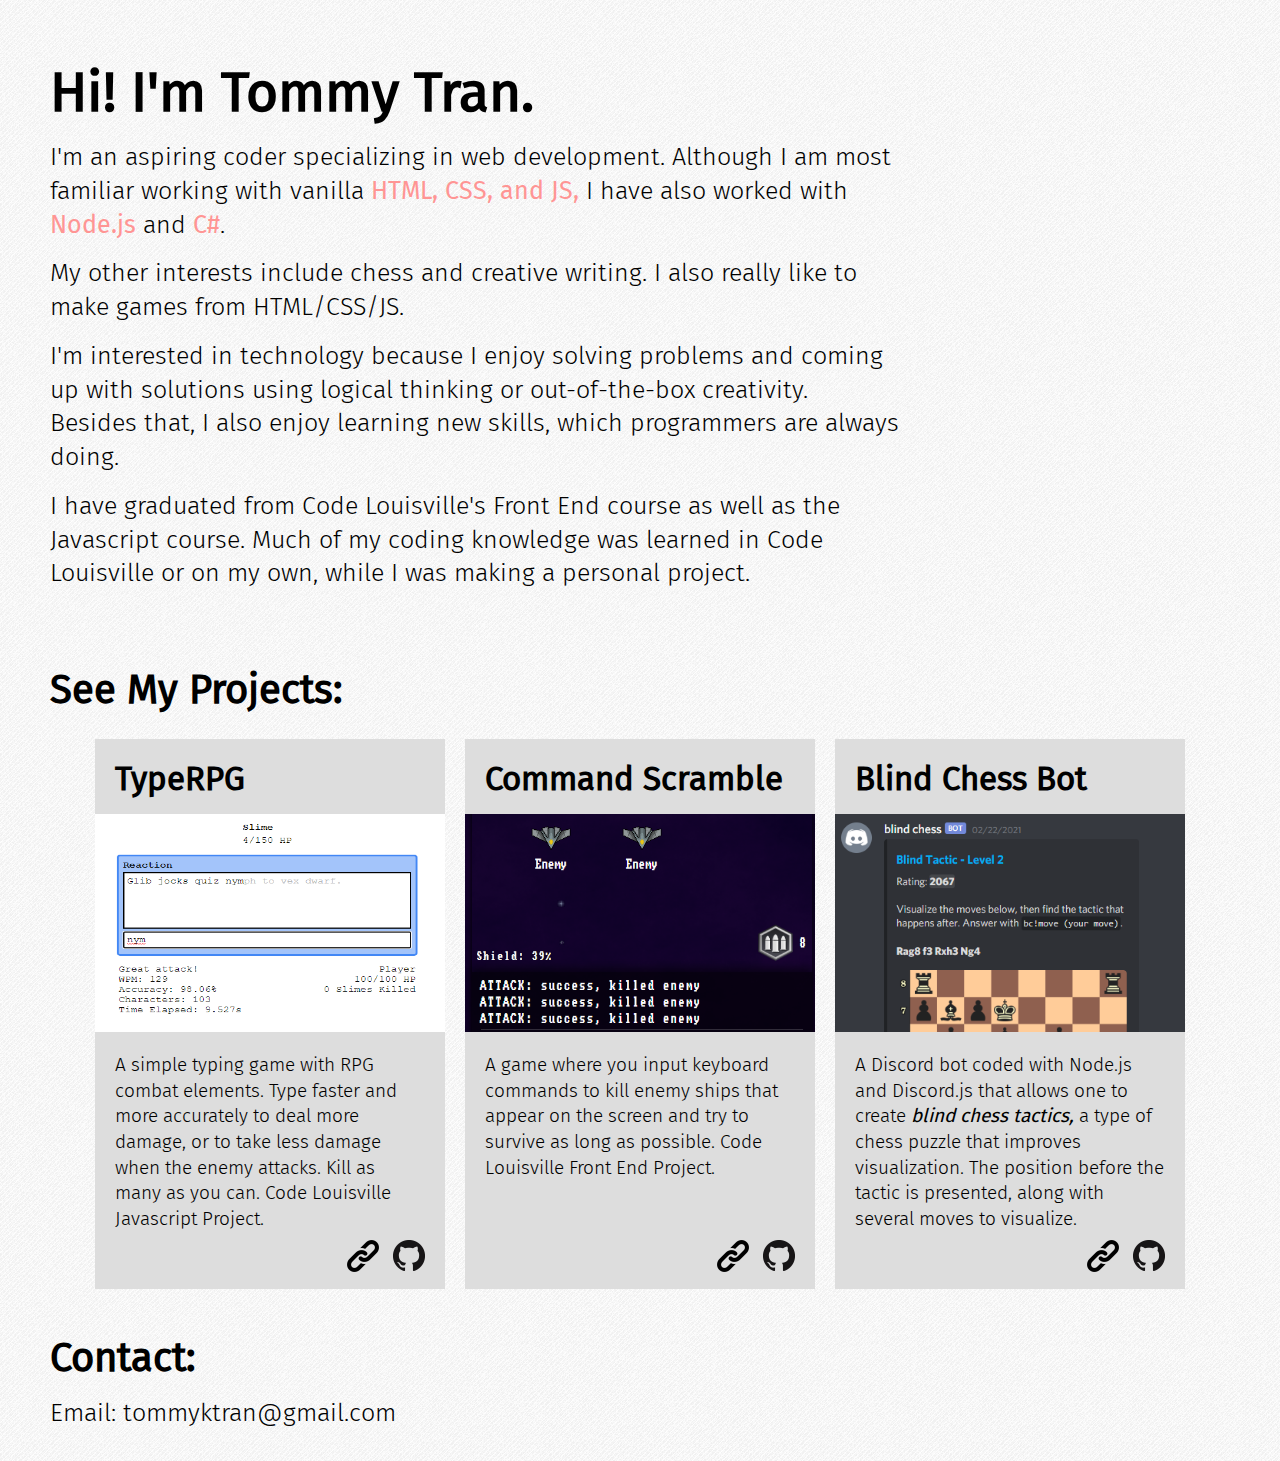
==== index.html @ e81525db "updated information to include graduating from code lou javascript" ====
<!DOCTYPE html>
<html lang="en">
<head>
    <meta charset="UTF-8">
    <meta http-equiv="X-UA-Compatible" content="IE=edge">
    <meta name="viewport" content="width=device-width, initial-scale=1.0">
    <title>Tommy Tran</title>
    <link rel="stylesheet" href="style.css">

</head>
<body>
    <main>
        <h1>Hi! I'm Tommy Tran.</h1>
        <p>I'm an aspiring coder specializing in web development. Although I am most familiar working with vanilla <span class="emphasis">HTML, CSS, and JS,</span> I have also worked with <span class="emphasis">Node.js</span> and <span class="emphasis">C#</span>.</p>
        <p>My other interests include chess and creative writing. I also really like to make games from HTML/CSS/JS.</p>
        <p>I'm interested in technology because I enjoy solving problems and coming up with solutions using logical thinking or out-of-the-box creativity. Besides that, I also enjoy learning new skills, which programmers are always doing.</p>
        <p>I have graduated from Code Louisville's Front End course as well as the Javascript course. Much of my coding knowledge was learned in Code Louisville or on my own, while I was making a personal project.</p>
    </main>
    <h2 style="margin-top: 75px;">See My Projects:</h2>
    <div id="project-div">
        <div class="project-card">
            <h2 class="project-title">TypeRPG</h2>
            <img class="project-image" src="TypeRPG-preview.png">
            <p class="project-description">A simple typing game with RPG combat elements. Type faster and more accurately to deal more damage, or to take less damage when the enemy attacks. Kill as many as you can. Code Louisville Javascript Project.</p>
            <div class="project-icons">
                <a href="https://github.com/tommyktran/TypeRPG"><img src="GitHub-Mark-32px.png"></a>
                <a href="https://tommyktran.github.io/TypeRPG/"><img src="link-32.png"></a>
            </div>
        </div>
        <div class="project-card">
            <h2 class="project-title">Command Scramble</h2>
            <img class="project-image" src="CommandScramble-preview.png">
            <p class="project-description">A game where you input keyboard commands to kill enemy ships that appear on the screen and try to survive as long as possible. Code Louisville Front End Project.</p>
            <div class="project-icons">
                <a href="https://github.com/tommyktran/Command-Scramble"><img src="GitHub-Mark-32px.png"></a>
                <a href="https://tommyktran.github.io/Command-Scramble/"><img src="link-32.png"></a>
            </div>
        </div>
        <div class="project-card">
            <h2 class="project-title">Blind Chess Bot</h2>
            <img class="project-image" src="BlindChess-preview.png" style="background-color: #2C2F33;">
            <p class="project-description">A Discord bot coded with Node.js and Discord.js that allows one to create <i>blind chess tactics,</i> a type of chess puzzle that improves visualization. The position before the tactic is presented, along with several moves to visualize.</p>
            <div class="project-icons">
                <a href="https://github.com/tommyktran/blind-chess-bot"><img src="GitHub-Mark-32px.png"></a>
                <a href="#"><img src="link-32.png"></a>
            </div>
        </div>
    </div>
    <h2 style="margin-top: 35px;">Contact:</h2>
    <p>Email: tommyktran@gmail.com</p>
    
</body>
</html>
---- style.css ----
* {
    font-family: Arial, Helvetica, sans-serif;
    box-sizing: border-box;

    padding: 0;
    margin: 0;

    font-family:'Fira Sans';
}

@font-face {
    font-family: 'Fira Sans';
    src: url(Fira_Sans/FiraSans-Regular.ttf);
}
@font-face {
    font-family: 'Fira Sans Light';
    src: url(Fira_Sans/FiraSans-Light.ttf);
}
@font-face {
    font-family: 'Fira Sans Semibold';
    src: url(Fira_Sans/FiraSans-SemiBold.ttf);
    
}
@font-face {
    font-family: 'Fira Sans Bold';
    src: url(Fira_Sans/FiraSans-Bold.ttf);
    
}
body {
    padding: 15px 50px;
    background-image: url(Classic-45-degree-seamless-pattern-for-website-background.jpg);
}

main {
    max-width: 850px;
}

h1 {
    margin-top: 45px;
    font-size: 55px;
    font-family: 'Fira Sans';
}
h2 {
    margin-bottom: 15px;
    font-size: 40px;
}
p {
    font-size: 25px;
    margin: 15px 0;
    line-height: 1.35;
    font-family: 'Fira Sans Light';
}

.emphasis {
    color: #FF9594;
}

#project-div {
    display: flex;
    flex-direction: row;
    justify-content: center;
    width: 1150px;
    margin: 0 auto;
    flex-wrap: wrap;
}

.project-card {
    padding: 20px;
    margin: 10px;
    background-color:#DDD;
    width: 350px;
    height: 550px;
    position: relative;
    display: flex;
    flex-direction: column;
    justify-content: flex-start;
    align-items: center;

    padding-bottom: 50px;
}
.project-title {
    align-self: flex-start;
    margin-bottom: none;
    font-size: 33px;
}
.project-description {
    font-size: 19px;
    margin-top: 20px;
}
.project-image {
    width: 350px;
    height: 218px;
}
.project-icons {
    position: absolute;
    bottom: 13px;
    display: flex;
    flex-direction: row-reverse;
    right: 13px;
}
.project-icons img {
    margin: 0 7px;
}

@media (max-width: 1265px) {
    #project-div {
        width: 100%;
    }
}
@media (max-width: 608px) {
    h1 {
        font-size: 45px;
    }
    h2 {
        font-size: 35px;
    }
}
@media (max-width: 524px) {
    h1 {
        font-size: 35px;
    }
    p {
        font-size: 19px;
    }
    h2 {
        font-size: 25px;
    }
    body {
        padding-left: 10px;
        padding-right: 10px;
    }
}
@media (max-width: 379px) {
    .project-image {
        width: 100%;
    }
}
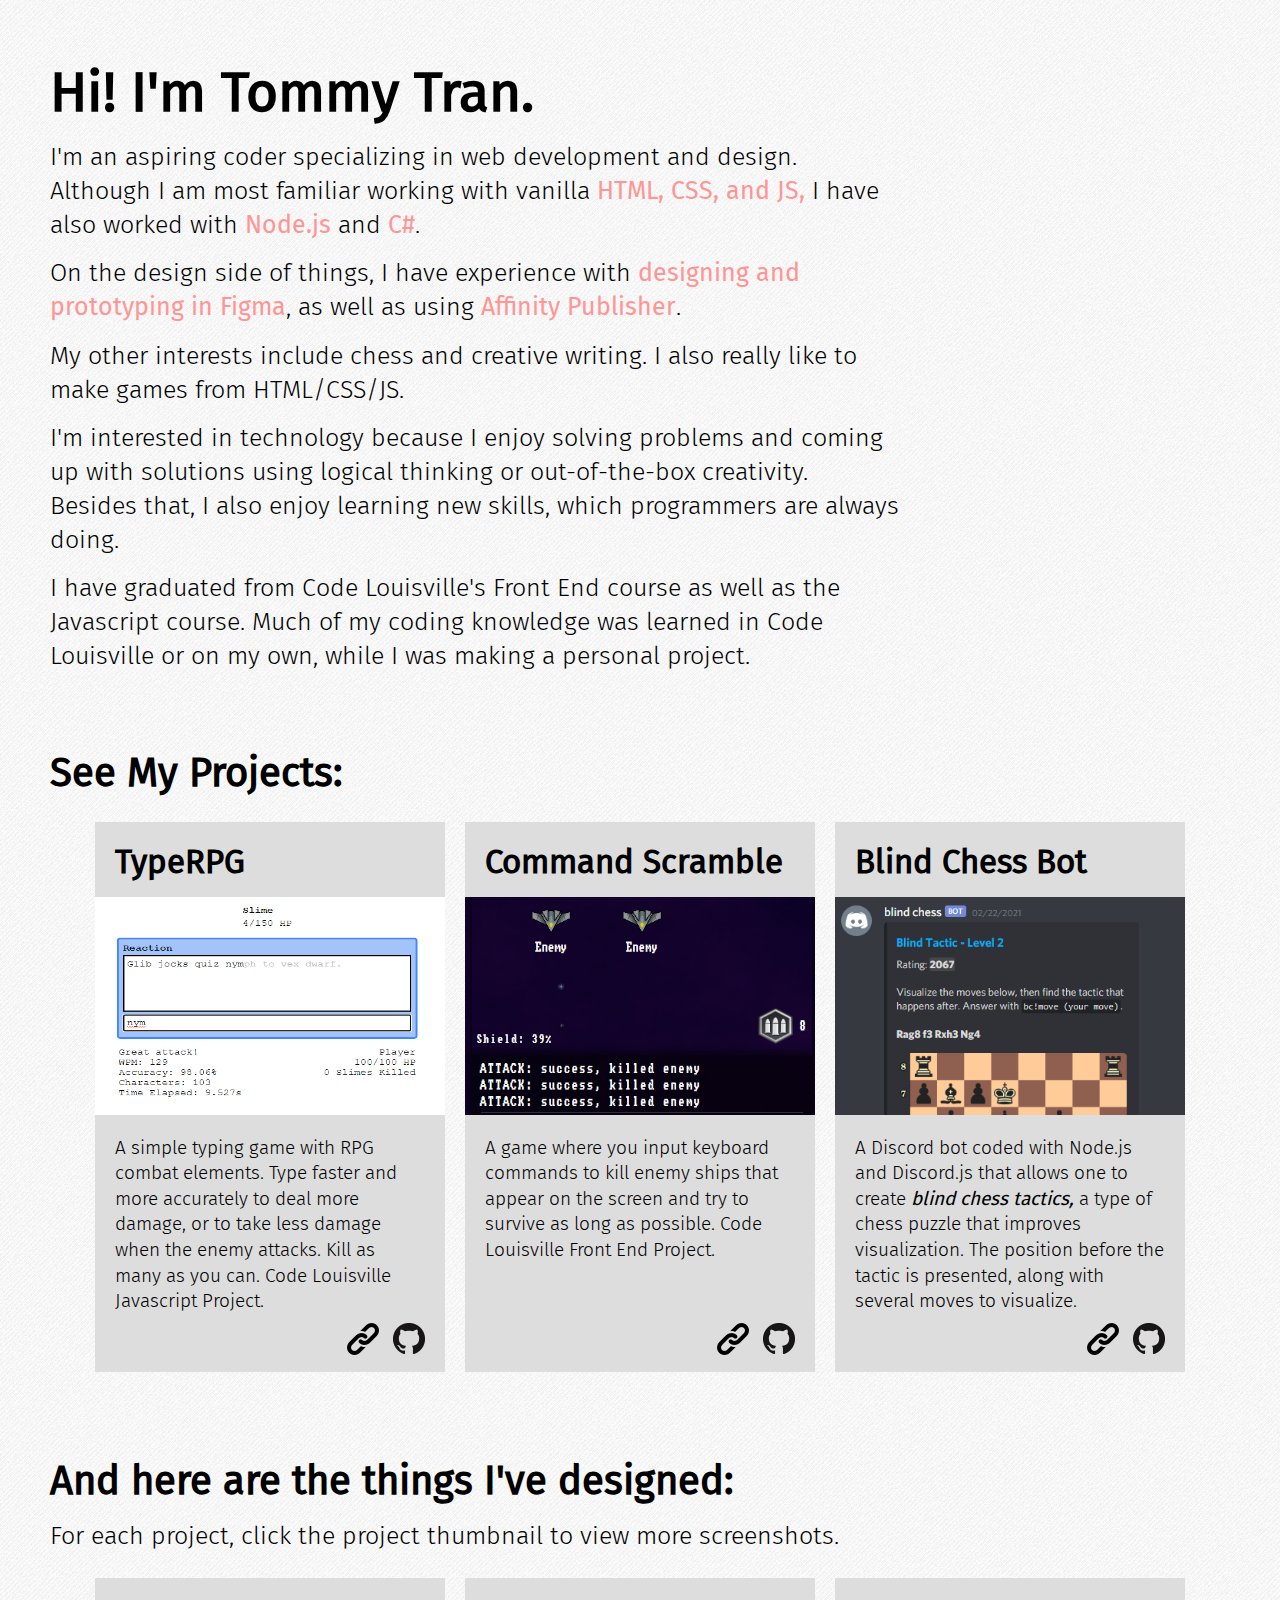
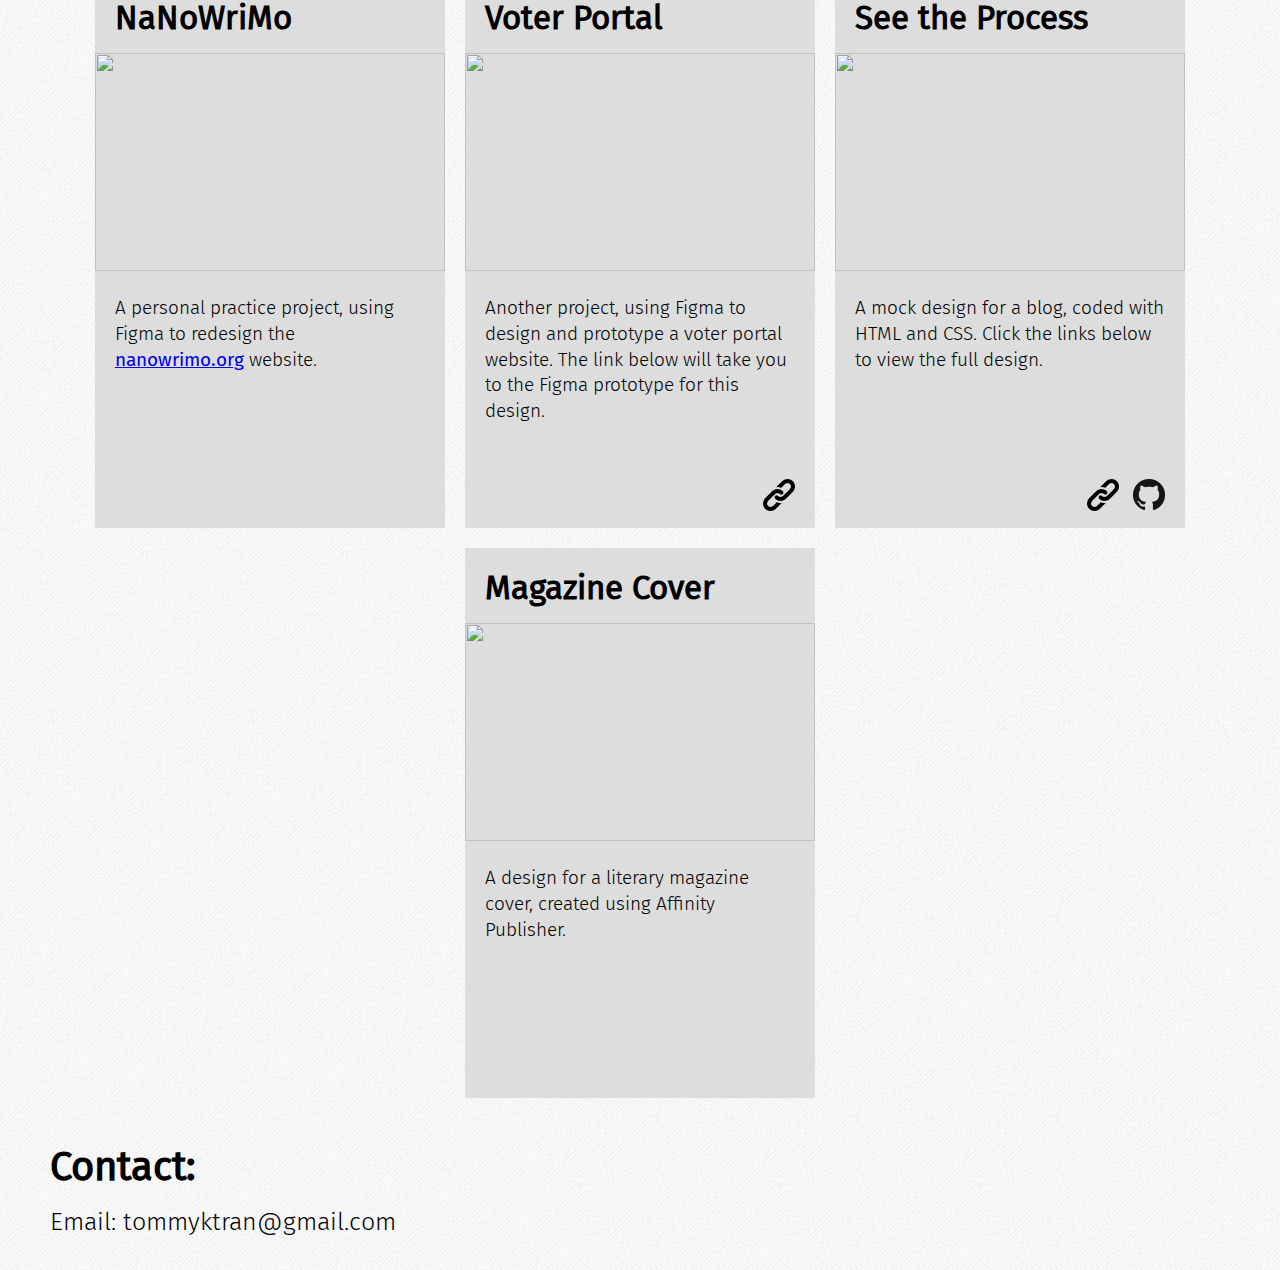
==== commit ed5f13bf: "move design to index page" ====
--- a/index.html
+++ b/index.html
@@ -6,12 +6,14 @@
     <meta name="viewport" content="width=device-width, initial-scale=1.0">
     <title>Tommy Tran</title>
     <link rel="stylesheet" href="style.css">
+    <link type="text/css" rel="stylesheet" href="lightbox2-2.11.3/dist/css/lightbox.min.css" />
 
 </head>
 <body>
     <main>
         <h1>Hi! I'm Tommy Tran.</h1>
-        <p>I'm an aspiring coder specializing in web development. Although I am most familiar working with vanilla <span class="emphasis">HTML, CSS, and JS,</span> I have also worked with <span class="emphasis">Node.js</span> and <span class="emphasis">C#</span>.</p>
+        <p>I'm an aspiring coder specializing in web development and design. Although I am most familiar working with vanilla <span class="emphasis">HTML, CSS, and JS,</span> I have also worked with <span class="emphasis">Node.js</span> and <span class="emphasis">C#</span>.</p>
+        <p>On the design side of things, I have experience with <span class="emphasis">designing and prototyping in Figma</span>, as well as using <span class="emphasis">Affinity Publisher</span>.</p>
         <p>My other interests include chess and creative writing. I also really like to make games from HTML/CSS/JS.</p>
         <p>I'm interested in technology because I enjoy solving problems and coming up with solutions using logical thinking or out-of-the-box creativity. Besides that, I also enjoy learning new skills, which programmers are always doing.</p>
         <p>I have graduated from Code Louisville's Front End course as well as the Javascript course. Much of my coding knowledge was learned in Code Louisville or on my own, while I was making a personal project.</p>
@@ -45,9 +47,48 @@
                 <a href="#"><img src="link-32.png"></a>
             </div>
         </div>
+    </div>        
+    <h2 style="margin-top: 75px;">And here are the things I've designed:</h2>
+    <p>For each project, click the project thumbnail to view more screenshots.</p>
+    <div id="project-div">
+        <div class="project-card">
+            <h2 class="project-title">NaNoWriMo</h2>
+            <a href="design/NaNoWriMo/Desktop - 1.png" data-lightbox="nanowrimo"><img class="project-image" style="object-fit: cover; object-position: 0% 0%" src="design/NaNoWriMo/Desktop - 1.png"></a>
+            <p class="project-description">A personal practice project, using Figma to redesign the <a href="https://nanowrimo.org/">nanowrimo.org</a> website.</p>
+            <div class="images" style="display:none;">
+                <a href="design/NaNoWriMo/Desktop - 2.png" data-lightbox="nanowrimo"><img src="design/NaNoWriMo/Desktop - 2.png"></a>
+                <a href="design/NaNoWriMo/iPhone 11 Pro Max - 1.png" data-lightbox="nanowrimo" data-title="mobile view"><img src="design/NaNoWriMo/iPhone 11 Pro Max - 1.png" data-lightbox="nanowrimo"></a>
+            </div>
+        </div>
+        <div class="project-card">
+            <h2 class="project-title">Voter Portal</h2>
+            <a href="design/Voter Portal/Landing Page.png" data-lightbox="voter"><img class="project-image" style="object-fit: cover; object-position: 0% 0%" src="design/Voter Portal/Landing Page.png"></a>
+            <p class="project-description">Another project, using Figma to design and prototype a voter portal website. The link below will take you to the Figma prototype for this design.</p>
+            <div class="images" style="display:none;">
+                <a href="design/Voter Portal/Main Page.png" data-lightbox="voter"><img src="design/Voter Portal/Main Page.png"></a>
+                <a href="design/Voter Portal/View Voting History.png" data-lightbox="voter"><img src="design/Voter Portal/View Voting History.png"></a>
+            </div>
+            <div class="project-icons">
+                <a href="https://www.figma.com/proto/giKcK6UZzu28iVJOILcKju/Voter-Portal?node-id=152%3A286&scaling=min-zoom&page-id=87%3A41&starting-point-node-id=113%3A41&show-proto-sidebar=1"><img src="link-32.png"></a>
+            </div>
+        </div>
+        <div class="project-card">
+            <h2 class="project-title">See the Process</h2>
+            <a href="design/See the Process.png" data-lightbox="see-the-process"><img class="project-image" style="object-fit: cover; object-position: 0% 0%" src="design/See the Process.png"></a>
+            <p class="project-description">A mock design for a blog, coded with HTML and CSS. Click the links below to view the full design.</p>
+            <div class="project-icons">
+                <a href="https://github.com/tommyktran/see-the-process"><img src="GitHub-Mark-32px.png"></a>
+                <a href="https://tommyktran.github.io/see-the-process/"><img src="link-32.png"></a>
+            </div>
+        </div>
+        <div class="project-card">
+            <h2 class="project-title">Magazine Cover</h2>
+            <a href="design/cover.png" data-lightbox="cover"><img class="project-image" style="object-fit: cover; object-position: 0% 0%" src="design/cover.png"></a>
+            <p class="project-description">A design for a literary magazine cover, created using Affinity Publisher.</p>
+        </div>
     </div>
     <h2 style="margin-top: 35px;">Contact:</h2>
     <p>Email: tommyktran@gmail.com</p>
-    
+    <script src="lightbox2-2.11.3/dist/js/lightbox-plus-jquery.min.js"></script>
 </body>
 </html>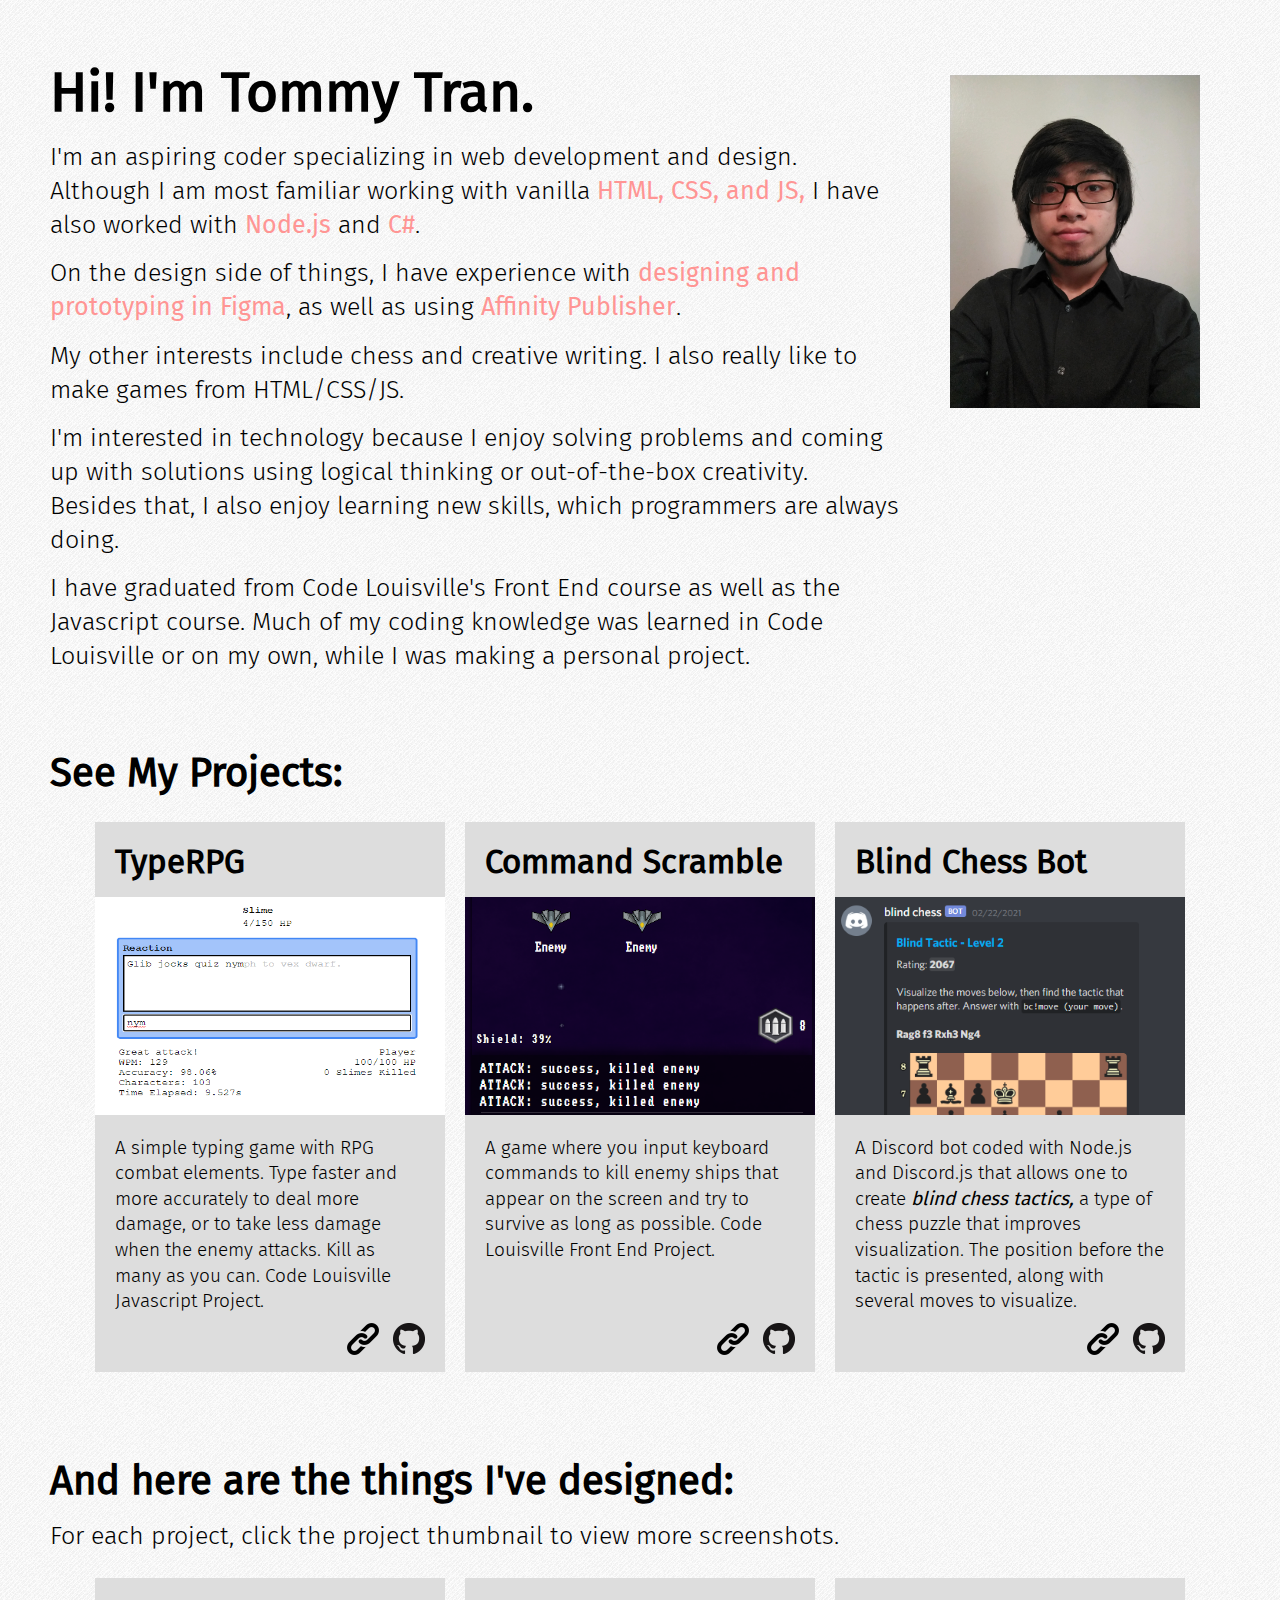
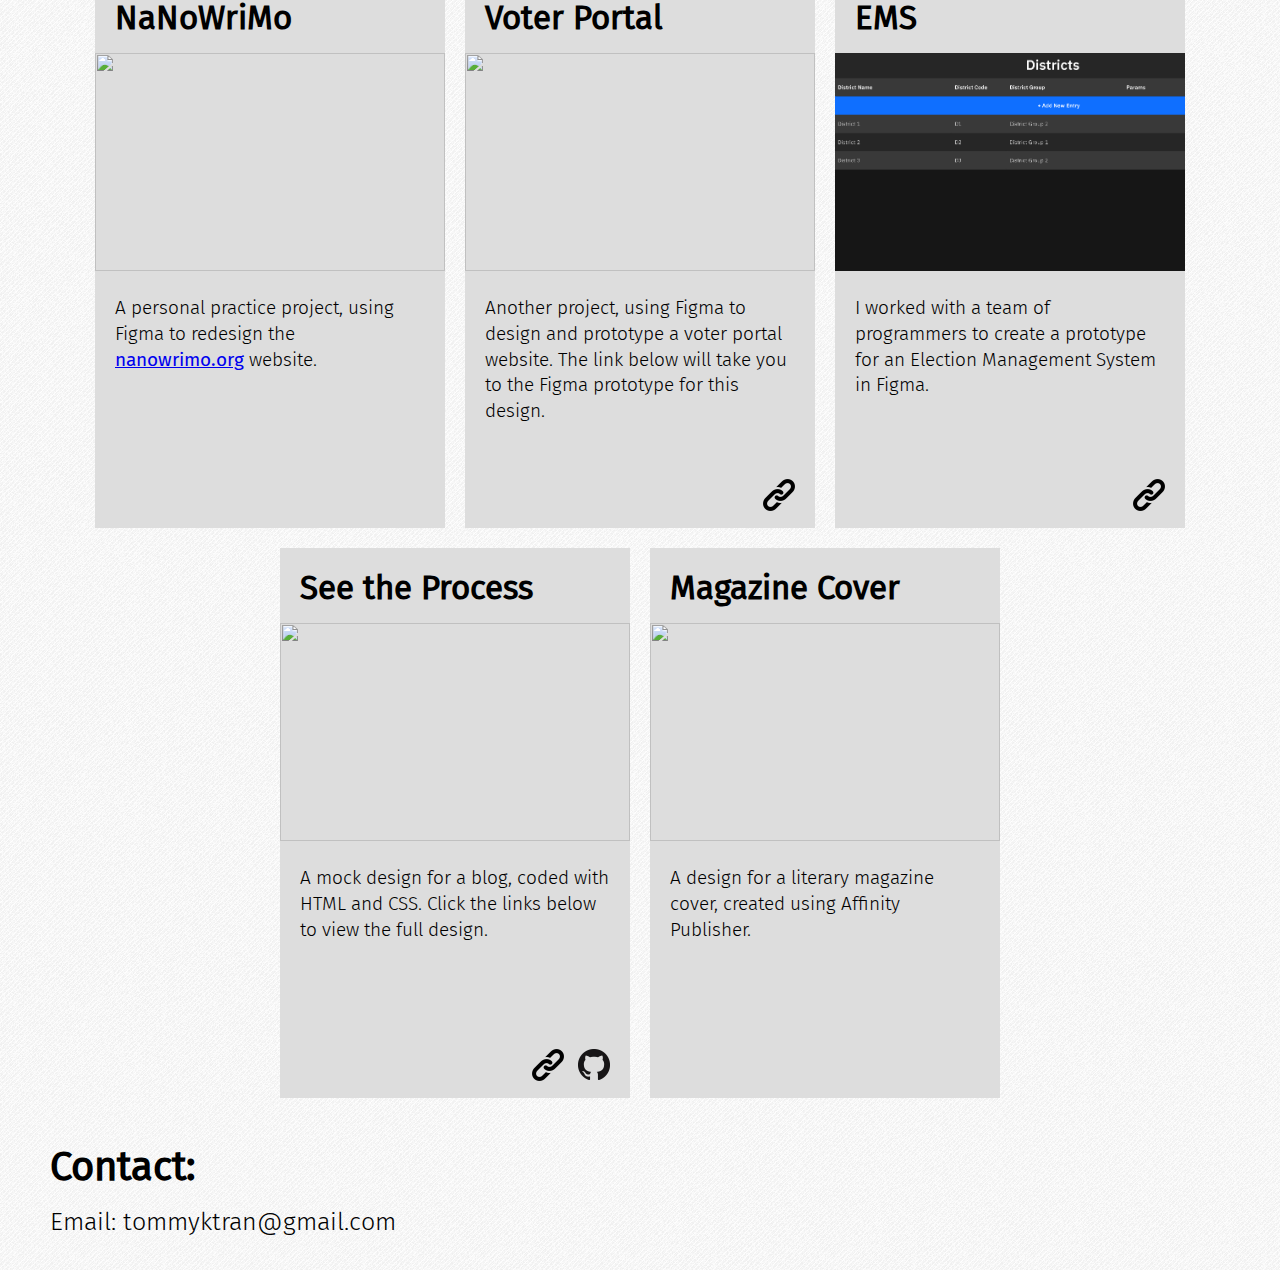
==== commit ebacc3da: "add EMS card and self image" ====
--- a/index.html
+++ b/index.html
@@ -10,6 +10,7 @@
 
 </head>
 <body>
+    <img id="self-image" src="tommy.jpg">
     <main>
         <h1>Hi! I'm Tommy Tran.</h1>
         <p>I'm an aspiring coder specializing in web development and design. Although I am most familiar working with vanilla <span class="emphasis">HTML, CSS, and JS,</span> I have also worked with <span class="emphasis">Node.js</span> and <span class="emphasis">C#</span>.</p>
@@ -18,6 +19,7 @@
         <p>I'm interested in technology because I enjoy solving problems and coming up with solutions using logical thinking or out-of-the-box creativity. Besides that, I also enjoy learning new skills, which programmers are always doing.</p>
         <p>I have graduated from Code Louisville's Front End course as well as the Javascript course. Much of my coding knowledge was learned in Code Louisville or on my own, while I was making a personal project.</p>
     </main>
+    
     <h2 style="margin-top: 75px;">See My Projects:</h2>
     <div id="project-div">
         <div class="project-card">
@@ -73,6 +75,14 @@
             </div>
         </div>
         <div class="project-card">
+            <h2 class="project-title">EMS</h2>
+            <a href="design/ems.png" data-lightbox="voter"><img class="project-image" style="object-fit: cover; object-position: 0% 0%" src="design/ems.png"></a>
+            <p class="project-description">I worked with a team of programmers to create a prototype for an Election Management System in Figma.</p>
+            <div class="project-icons">
+                <a href="https://www.figma.com/proto/b79PITcvVkyCE6AFcWBPEX/Untitled?node-id=25%3A452&scaling=min-zoom&page-id=308%3A3583&starting-point-node-id=25%3A452"><img src="link-32.png"></a>
+            </div>
+        </div>
+        <div class="project-card">
             <h2 class="project-title">See the Process</h2>
             <a href="design/See the Process.png" data-lightbox="see-the-process"><img class="project-image" style="object-fit: cover; object-position: 0% 0%" src="design/See the Process.png"></a>
             <p class="project-description">A mock design for a blog, coded with HTML and CSS. Click the links below to view the full design.</p>
--- a/style.css
+++ b/style.css
@@ -101,10 +101,23 @@
 .project-icons img {
     margin: 0 7px;
 }
+#self-image {
+    width: 250px;
+    height: 333px;
+    float: right;
+    margin-top: 60px;
+    margin-right: 30px;
+    margin-left: 20px;
+}
 
 @media (max-width: 1265px) {
     #project-div {
         width: 100%;
+    }
+}
+@media (max-width: 960px) {
+    #self-image {
+        display: none;
     }
 }
 @media (max-width: 608px) {
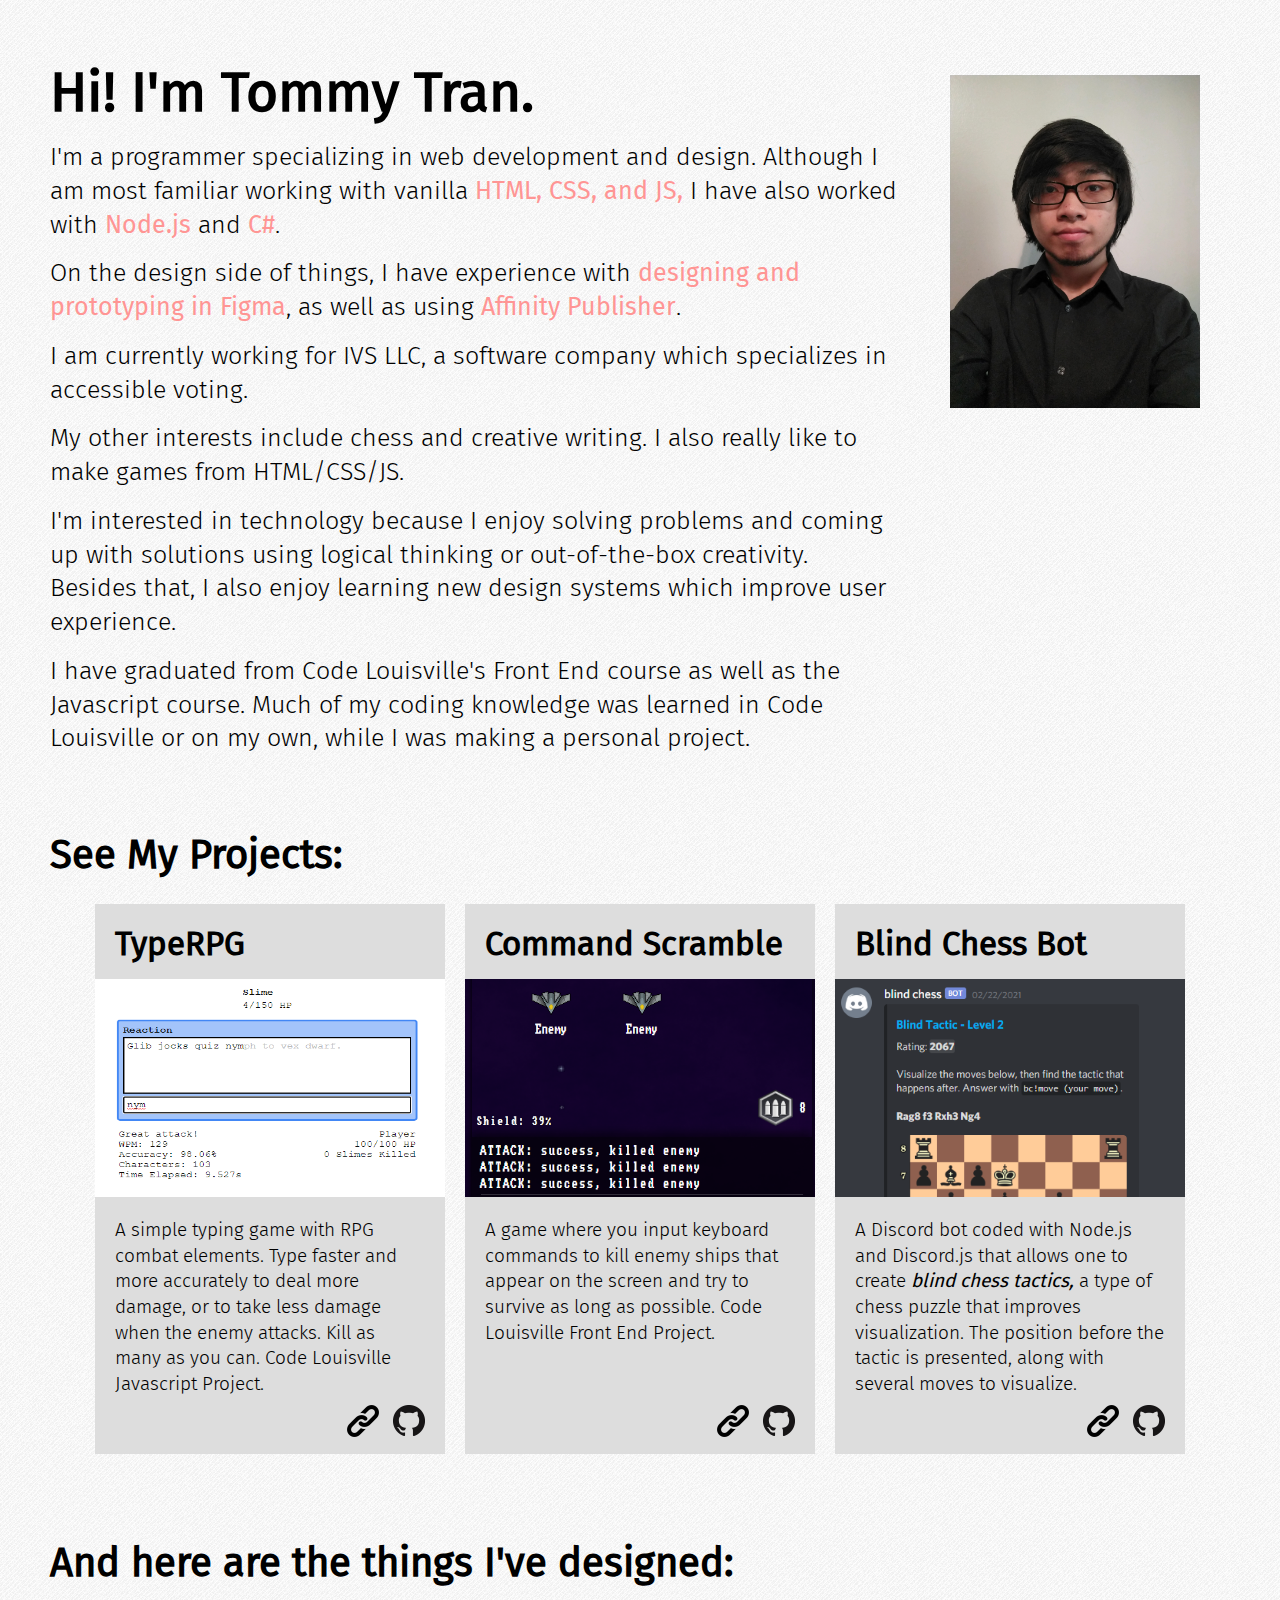
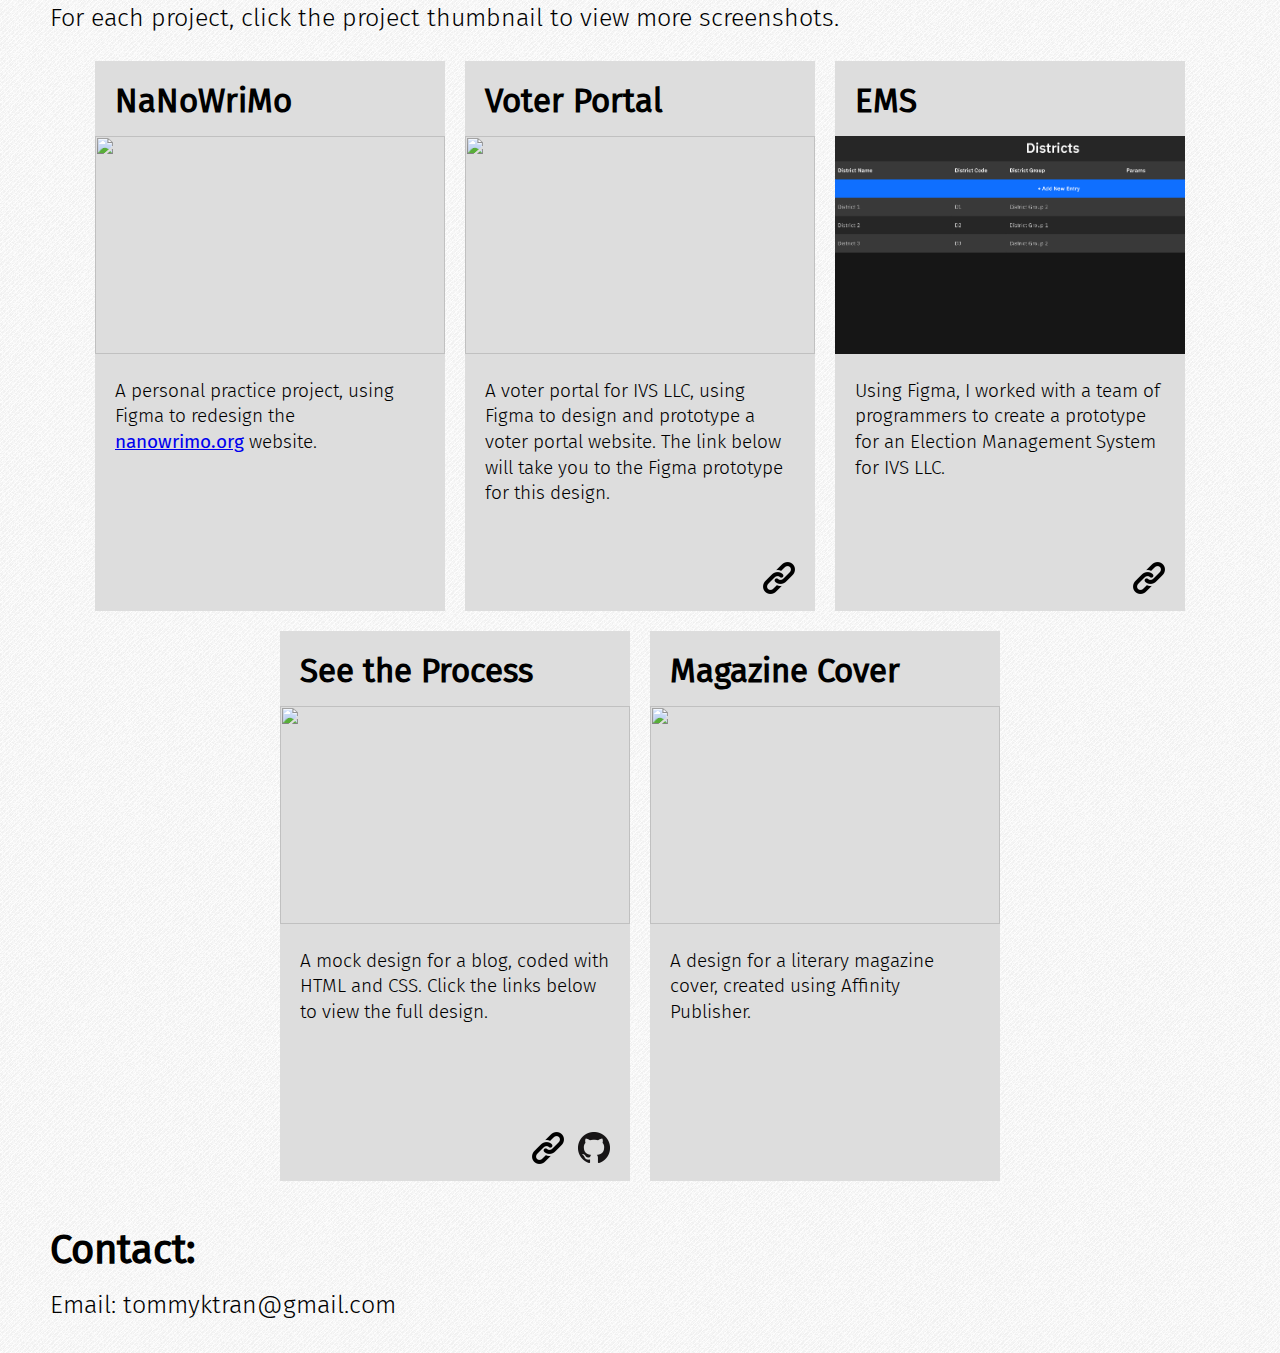
==== commit edebd664: "change index" ====
--- a/index.html
+++ b/index.html
@@ -13,10 +13,11 @@
     <img id="self-image" src="tommy.jpg">
     <main>
         <h1>Hi! I'm Tommy Tran.</h1>
-        <p>I'm an aspiring coder specializing in web development and design. Although I am most familiar working with vanilla <span class="emphasis">HTML, CSS, and JS,</span> I have also worked with <span class="emphasis">Node.js</span> and <span class="emphasis">C#</span>.</p>
+        <p>I'm a programmer specializing in web development and design. Although I am most familiar working with vanilla <span class="emphasis">HTML, CSS, and JS,</span> I have also worked with <span class="emphasis">Node.js</span> and <span class="emphasis">C#</span>.</p>
         <p>On the design side of things, I have experience with <span class="emphasis">designing and prototyping in Figma</span>, as well as using <span class="emphasis">Affinity Publisher</span>.</p>
+        <p>I am currently working for IVS LLC, a software company which specializes in accessible voting.</p>
         <p>My other interests include chess and creative writing. I also really like to make games from HTML/CSS/JS.</p>
-        <p>I'm interested in technology because I enjoy solving problems and coming up with solutions using logical thinking or out-of-the-box creativity. Besides that, I also enjoy learning new skills, which programmers are always doing.</p>
+        <p>I'm interested in technology because I enjoy solving problems and coming up with solutions using logical thinking or out-of-the-box creativity. Besides that, I also enjoy learning new design systems which improve user experience.</p>
         <p>I have graduated from Code Louisville's Front End course as well as the Javascript course. Much of my coding knowledge was learned in Code Louisville or on my own, while I was making a personal project.</p>
     </main>
     
@@ -65,7 +66,7 @@
         <div class="project-card">
             <h2 class="project-title">Voter Portal</h2>
             <a href="design/Voter Portal/Landing Page.png" data-lightbox="voter"><img class="project-image" style="object-fit: cover; object-position: 0% 0%" src="design/Voter Portal/Landing Page.png"></a>
-            <p class="project-description">Another project, using Figma to design and prototype a voter portal website. The link below will take you to the Figma prototype for this design.</p>
+            <p class="project-description">A voter portal for IVS LLC, using Figma to design and prototype a voter portal website. The link below will take you to the Figma prototype for this design.</p>
             <div class="images" style="display:none;">
                 <a href="design/Voter Portal/Main Page.png" data-lightbox="voter"><img src="design/Voter Portal/Main Page.png"></a>
                 <a href="design/Voter Portal/View Voting History.png" data-lightbox="voter"><img src="design/Voter Portal/View Voting History.png"></a>
@@ -77,7 +78,7 @@
         <div class="project-card">
             <h2 class="project-title">EMS</h2>
             <a href="design/ems.png" data-lightbox="voter"><img class="project-image" style="object-fit: cover; object-position: 0% 0%" src="design/ems.png"></a>
-            <p class="project-description">I worked with a team of programmers to create a prototype for an Election Management System in Figma.</p>
+            <p class="project-description">Using Figma, I worked with a team of programmers to create a prototype for an Election Management System for IVS LLC.</p>
             <div class="project-icons">
                 <a href="https://www.figma.com/proto/b79PITcvVkyCE6AFcWBPEX/Untitled?node-id=25%3A452&scaling=min-zoom&page-id=308%3A3583&starting-point-node-id=25%3A452"><img src="link-32.png"></a>
             </div>
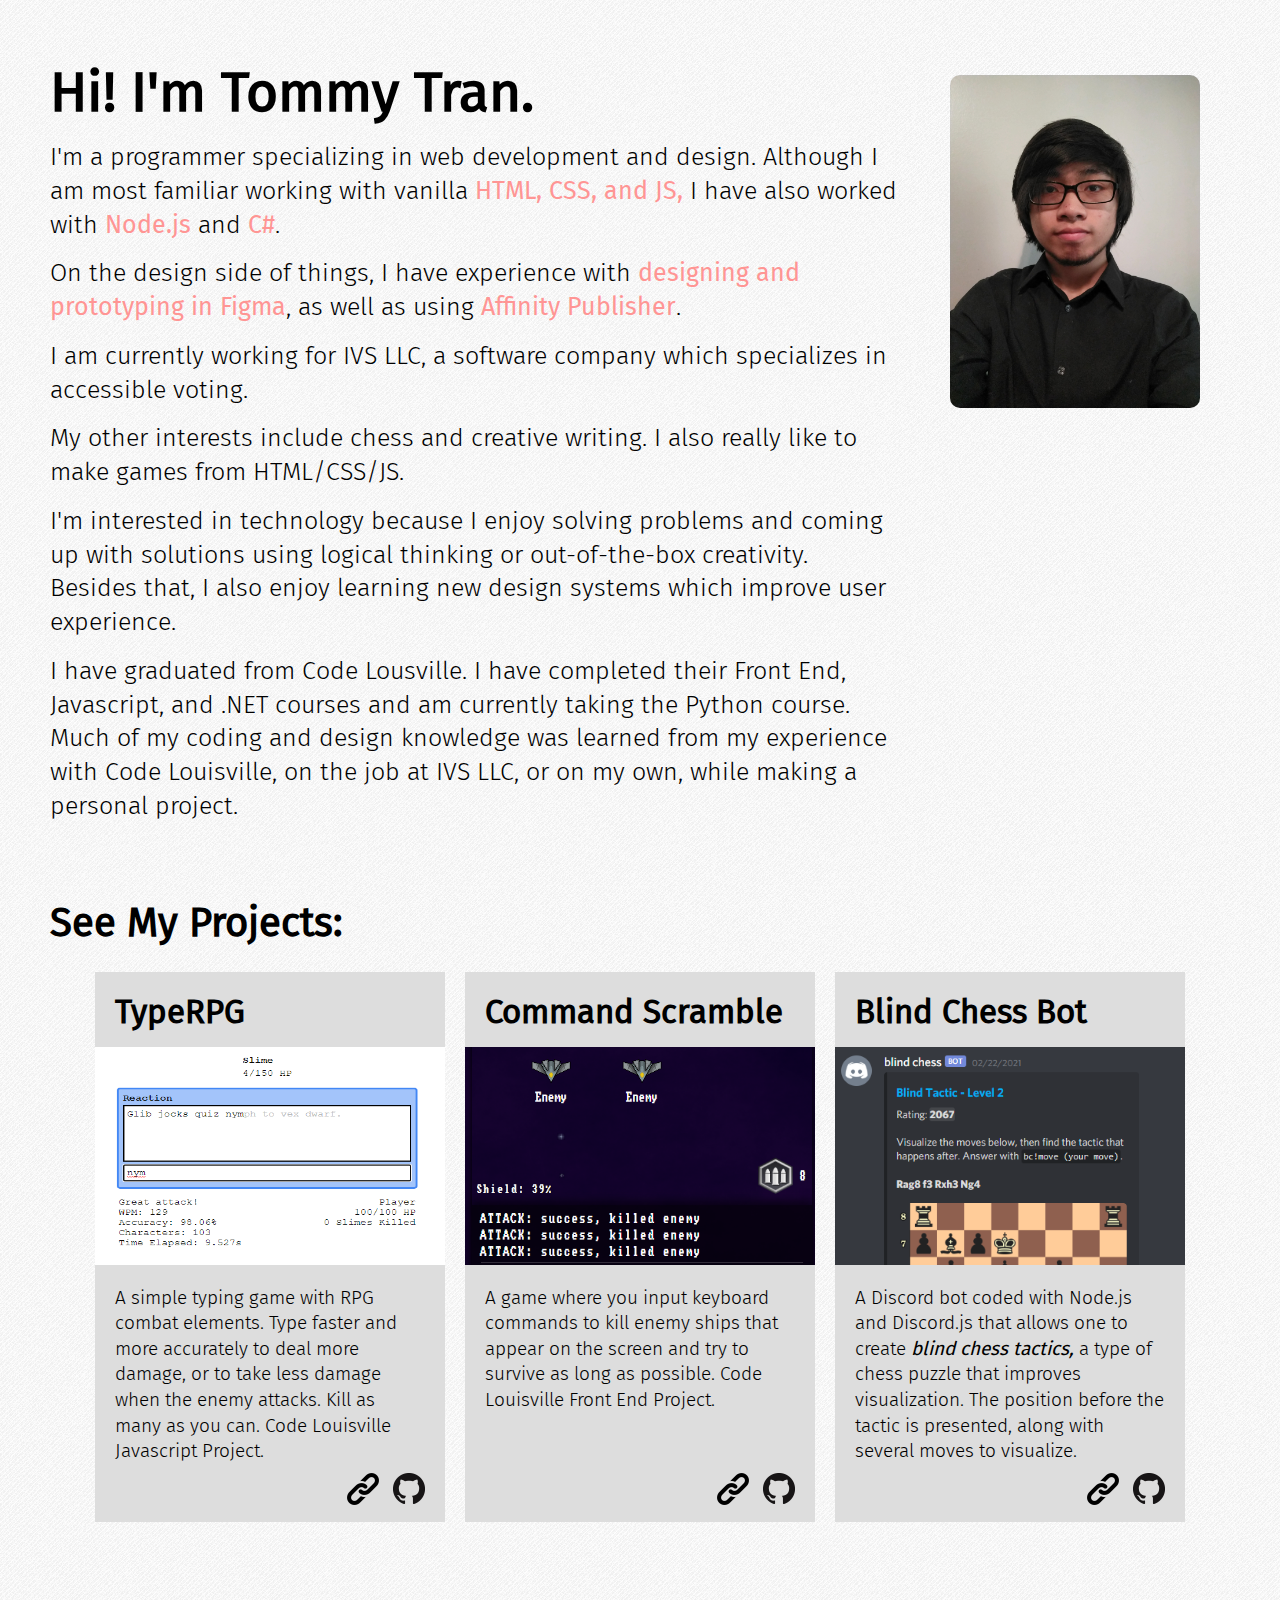
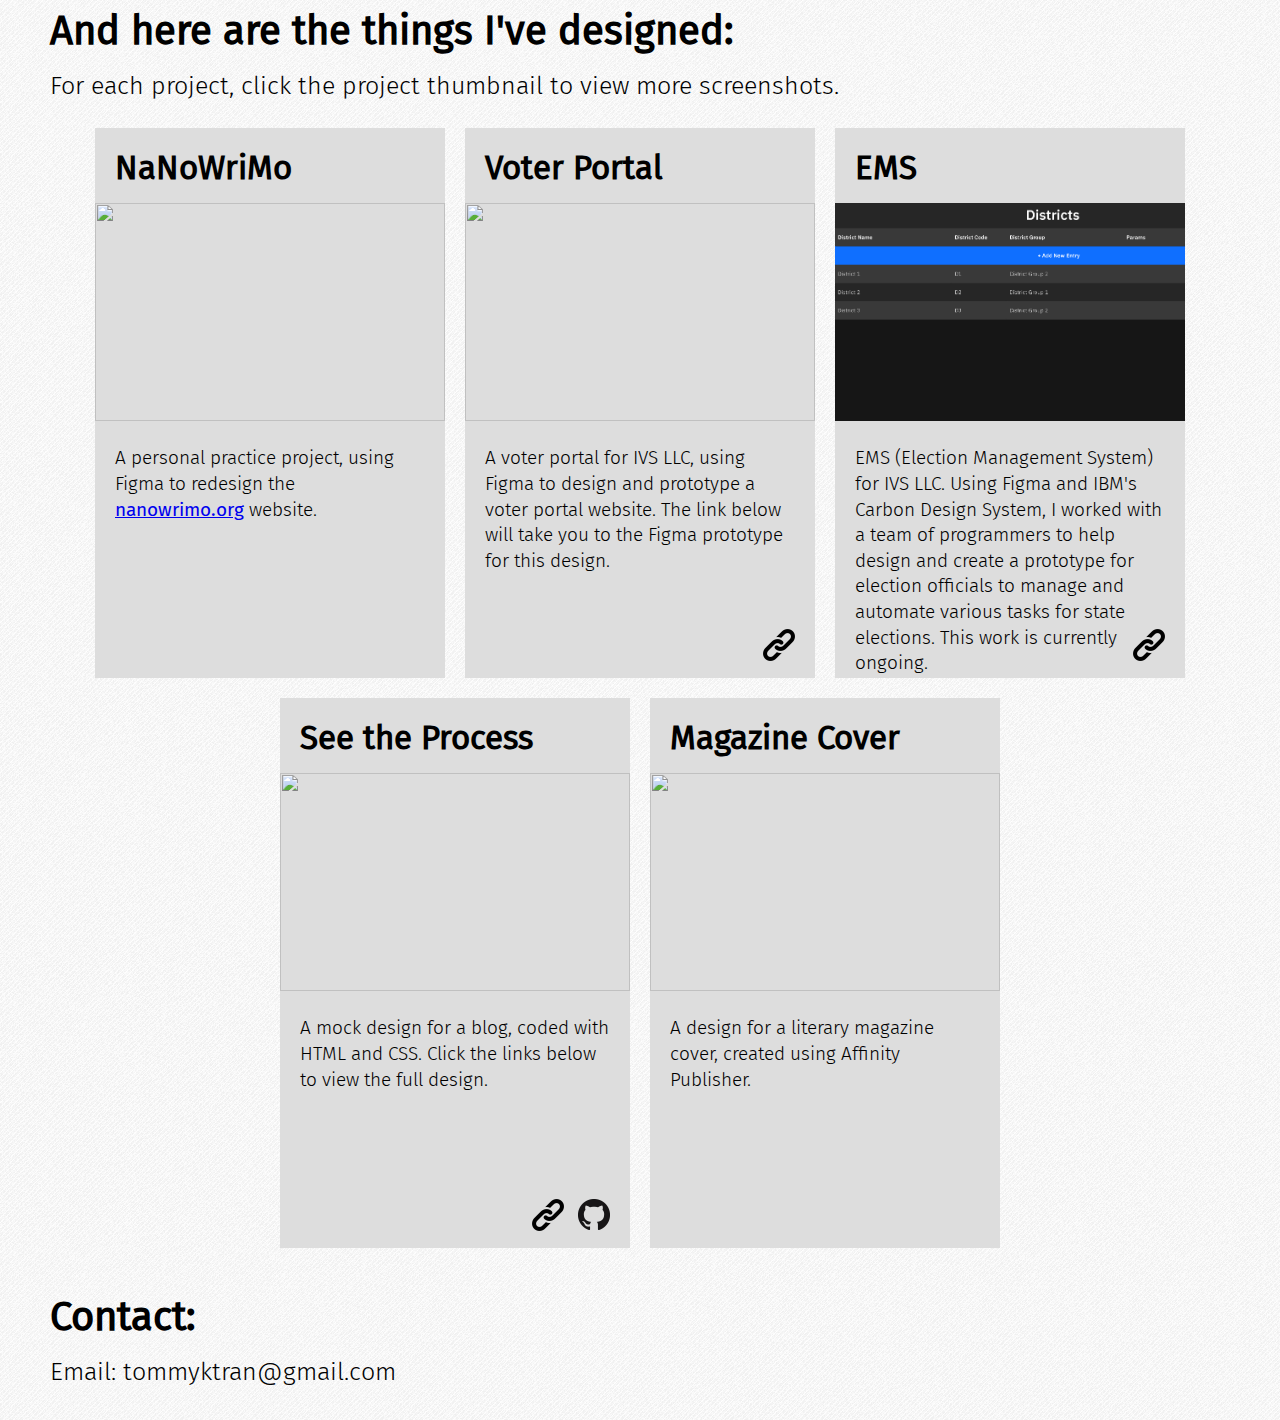
==== commit 55a9fc33: "update intro and EMS card" ====
--- a/index.html
+++ b/index.html
@@ -18,7 +18,7 @@
         <p>I am currently working for IVS LLC, a software company which specializes in accessible voting.</p>
         <p>My other interests include chess and creative writing. I also really like to make games from HTML/CSS/JS.</p>
         <p>I'm interested in technology because I enjoy solving problems and coming up with solutions using logical thinking or out-of-the-box creativity. Besides that, I also enjoy learning new design systems which improve user experience.</p>
-        <p>I have graduated from Code Louisville's Front End course as well as the Javascript course. Much of my coding knowledge was learned in Code Louisville or on my own, while I was making a personal project.</p>
+        <p>I have graduated from Code Lousville. I have completed their Front End, Javascript, and .NET courses and am currently taking the Python course. Much of my coding and design knowledge was learned from my experience with Code Louisville, on the job at IVS LLC, or on my own, while making a personal project.</p>
     </main>
     
     <h2 style="margin-top: 75px;">See My Projects:</h2>
@@ -78,7 +78,7 @@
         <div class="project-card">
             <h2 class="project-title">EMS</h2>
             <a href="design/ems.png" data-lightbox="voter"><img class="project-image" style="object-fit: cover; object-position: 0% 0%" src="design/ems.png"></a>
-            <p class="project-description">Using Figma, I worked with a team of programmers to create a prototype for an Election Management System for IVS LLC.</p>
+            <p class="project-description">EMS (Election Management System) for IVS LLC. Using Figma and IBM's Carbon Design System, I worked with a team of programmers to help design and create a prototype for election officials to manage and automate various tasks for state elections. This work is currently ongoing.</p>
             <div class="project-icons">
                 <a href="https://www.figma.com/proto/b79PITcvVkyCE6AFcWBPEX/Untitled?node-id=25%3A452&scaling=min-zoom&page-id=308%3A3583&starting-point-node-id=25%3A452"><img src="link-32.png"></a>
             </div>
--- a/style.css
+++ b/style.css
@@ -108,6 +108,7 @@
     margin-top: 60px;
     margin-right: 30px;
     margin-left: 20px;
+    border-radius: 10px;
 }
 
 @media (max-width: 1265px) {
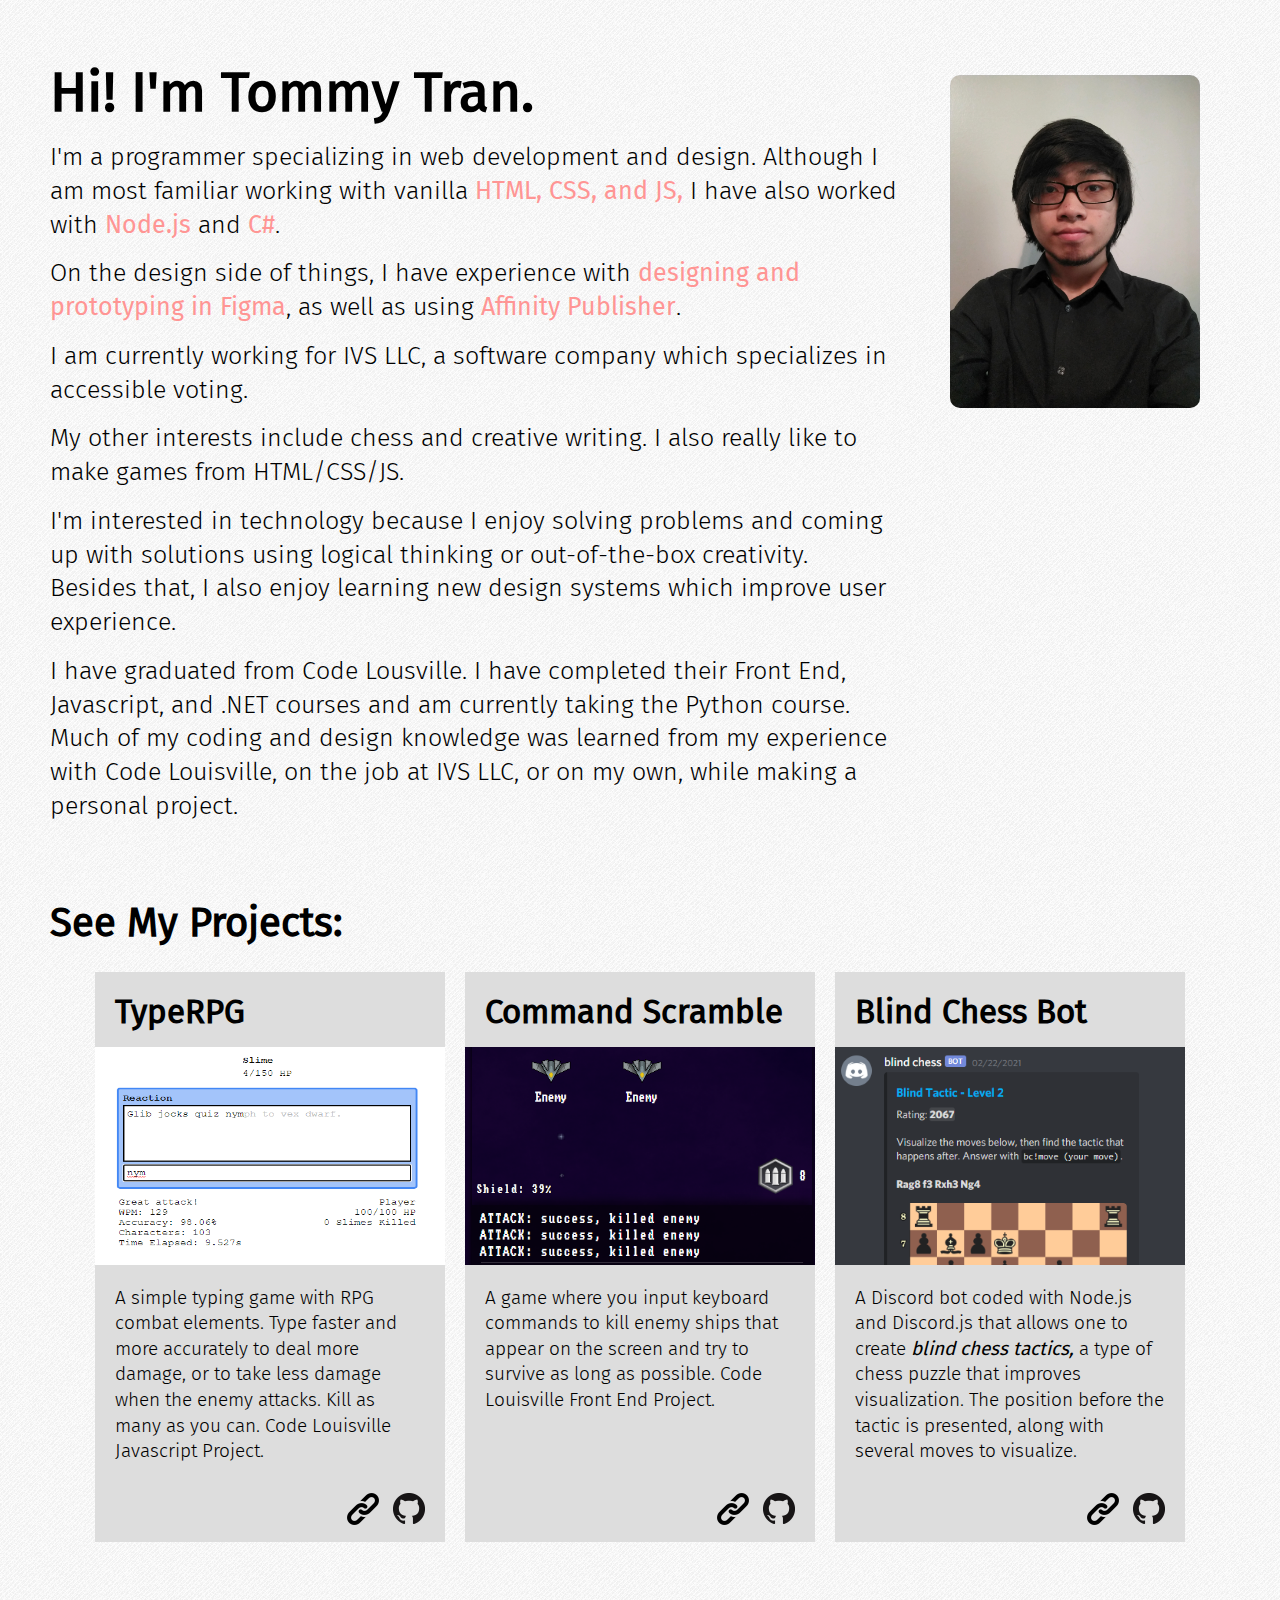
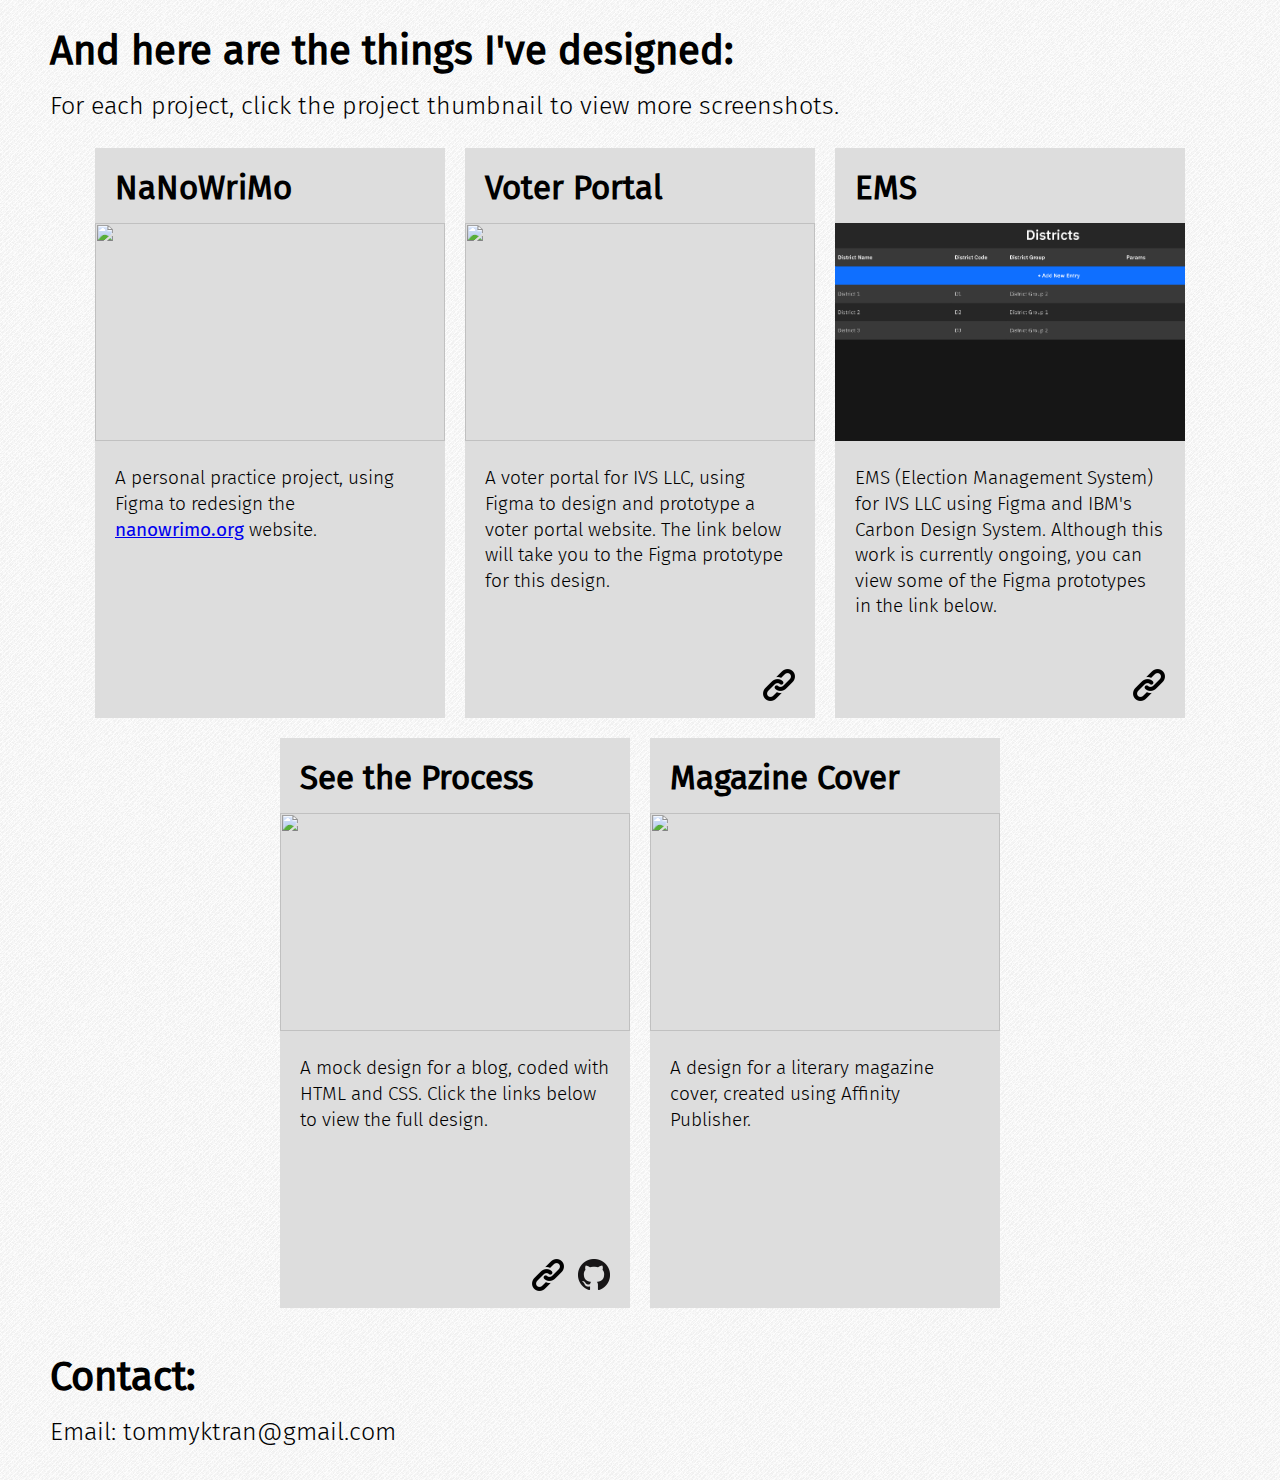
==== commit ee33f3fd: "update ems card and card height" ====
--- a/index.html
+++ b/index.html
@@ -78,7 +78,7 @@
         <div class="project-card">
             <h2 class="project-title">EMS</h2>
             <a href="design/ems.png" data-lightbox="voter"><img class="project-image" style="object-fit: cover; object-position: 0% 0%" src="design/ems.png"></a>
-            <p class="project-description">EMS (Election Management System) for IVS LLC. Using Figma and IBM's Carbon Design System, I worked with a team of programmers to help design and create a prototype for election officials to manage and automate various tasks for state elections. This work is currently ongoing.</p>
+            <p class="project-description">EMS (Election Management System) for IVS LLC using Figma and IBM's Carbon Design System. Although this work is currently ongoing, you can view some of the Figma prototypes in the link below.</p>
             <div class="project-icons">
                 <a href="https://www.figma.com/proto/b79PITcvVkyCE6AFcWBPEX/Untitled?node-id=25%3A452&scaling=min-zoom&page-id=308%3A3583&starting-point-node-id=25%3A452"><img src="link-32.png"></a>
             </div>
--- a/style.css
+++ b/style.css
@@ -69,7 +69,7 @@
     margin: 10px;
     background-color:#DDD;
     width: 350px;
-    height: 550px;
+    height: 570px;
     position: relative;
     display: flex;
     flex-direction: column;
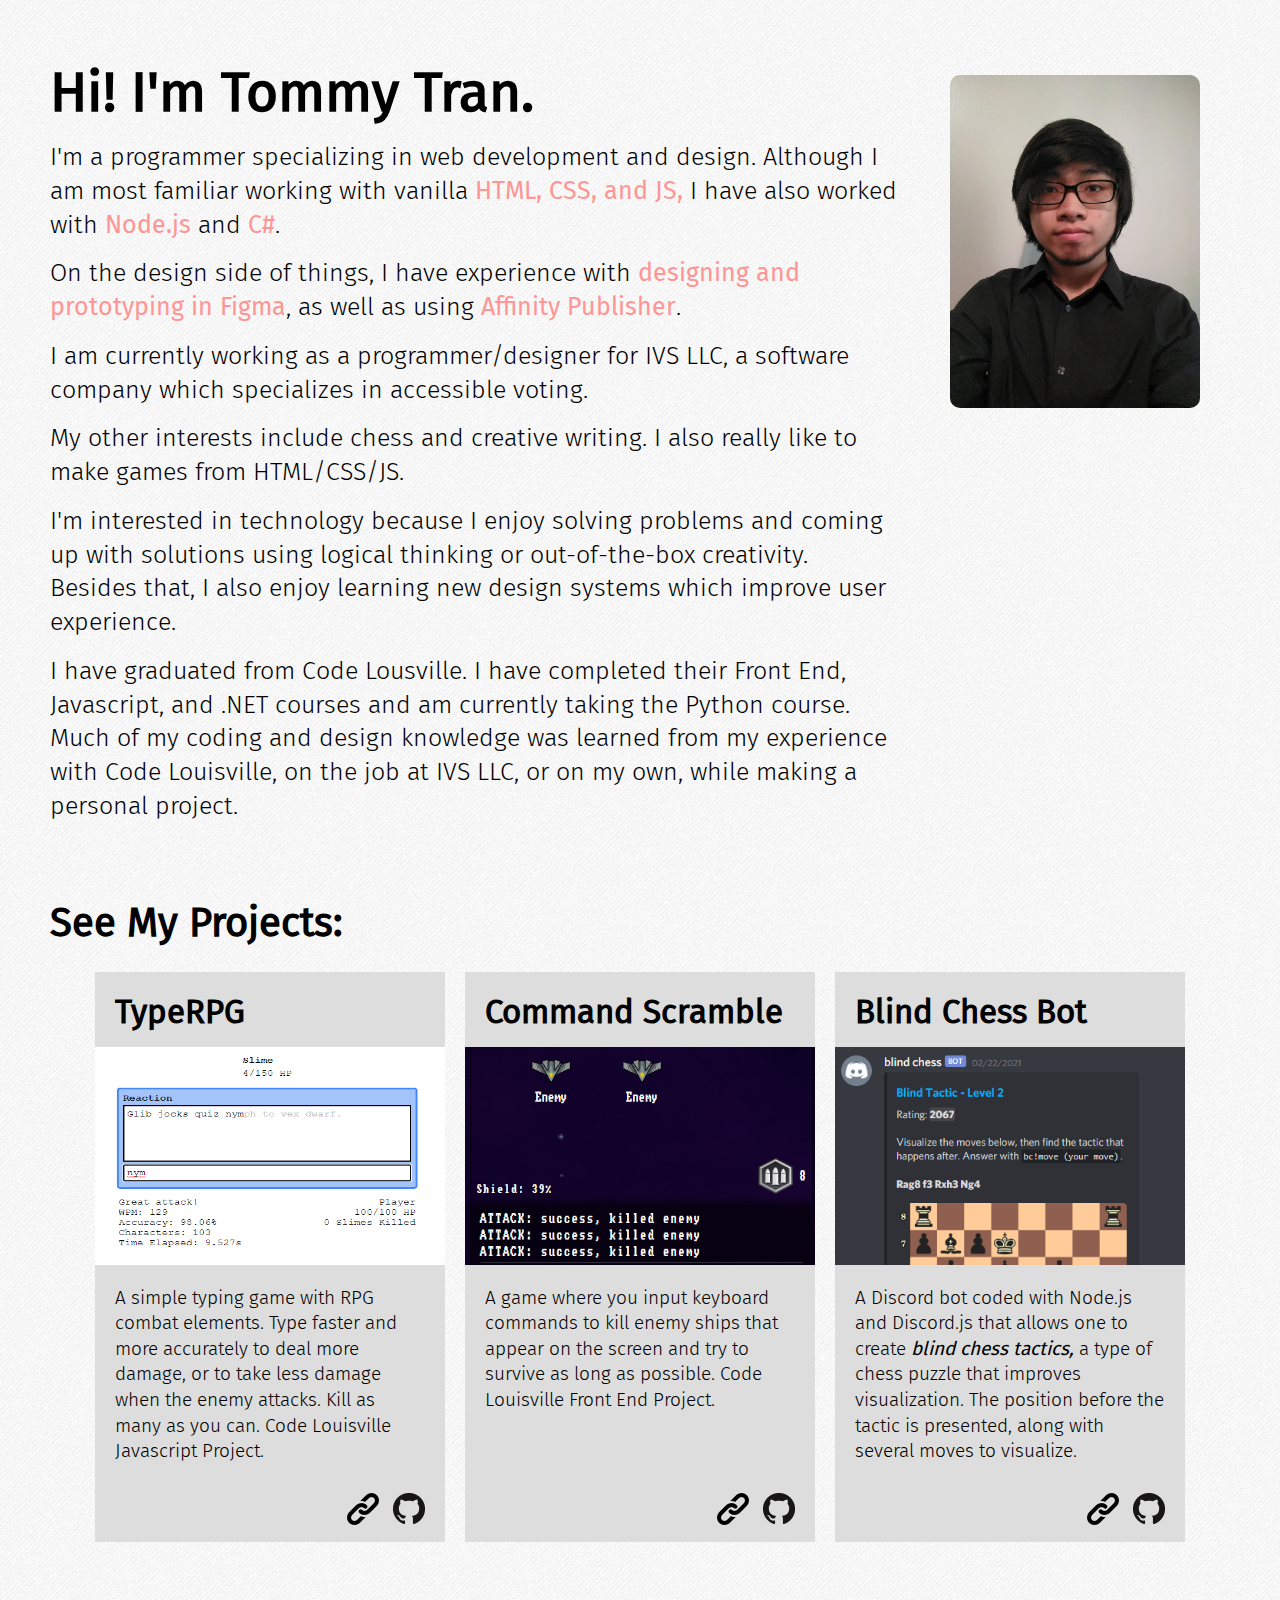
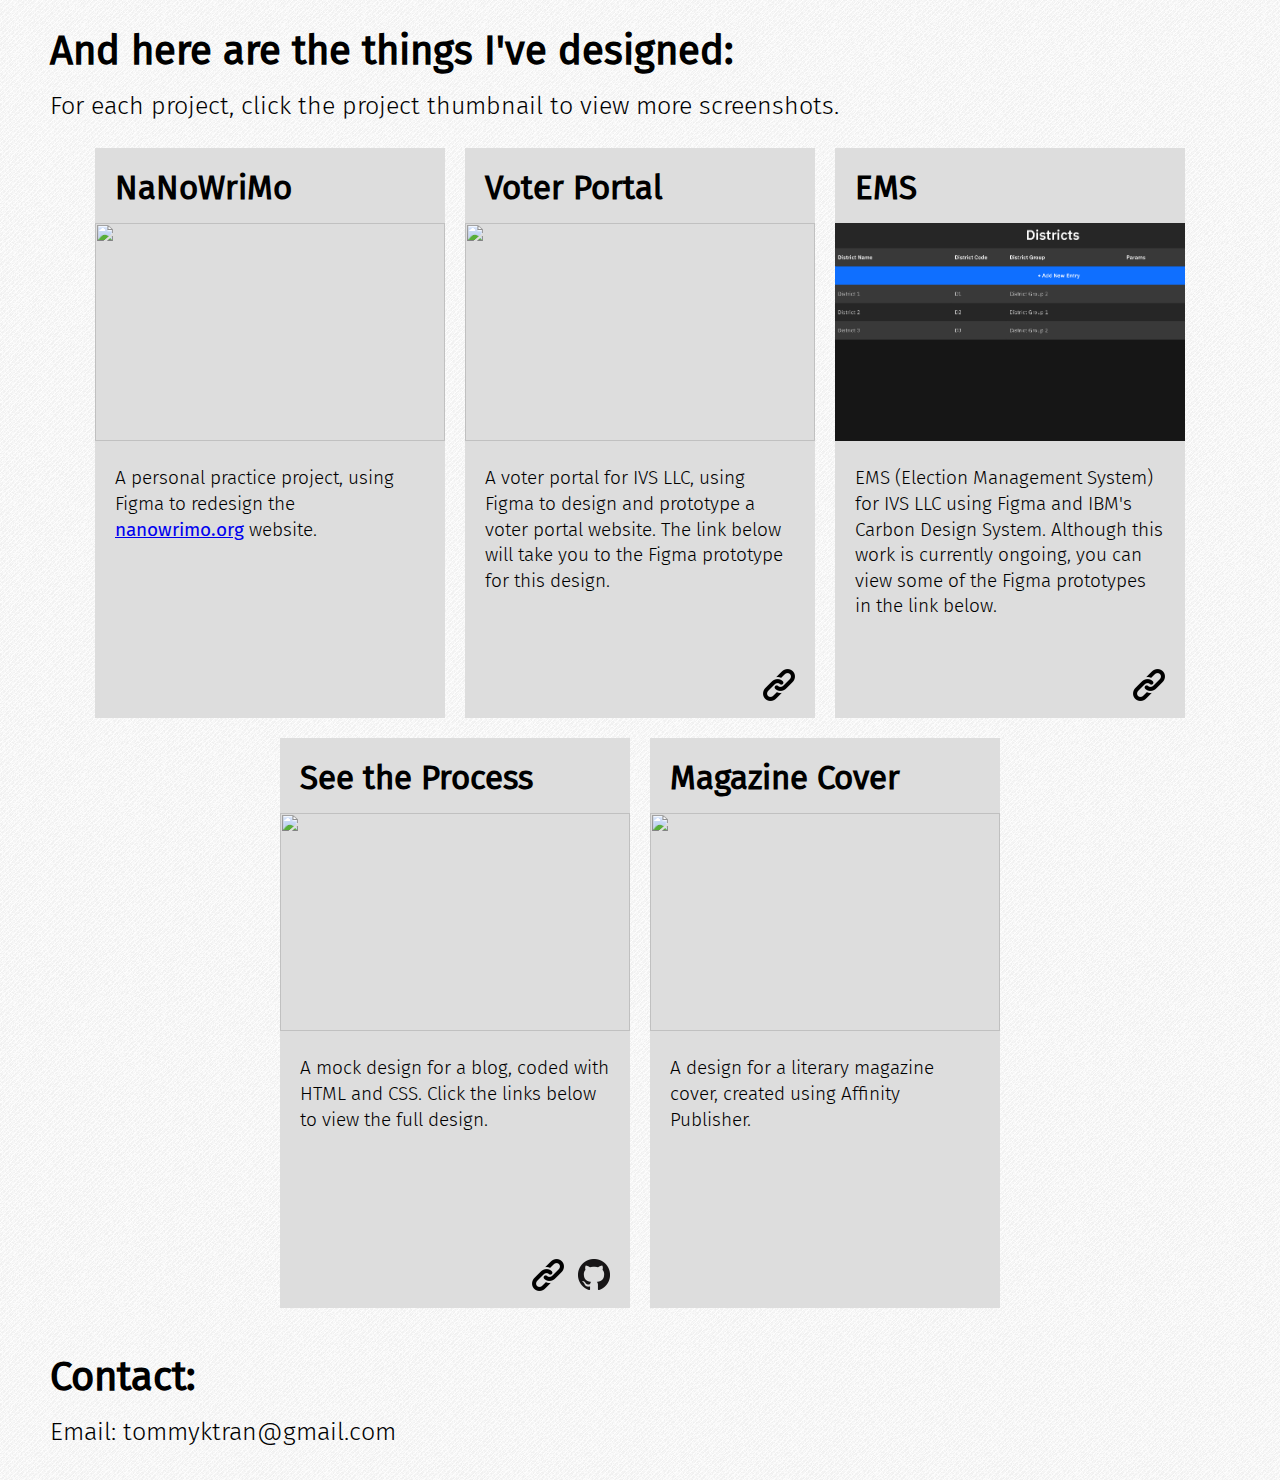
==== commit 9f8180c1: "update intro" ====
--- a/index.html
+++ b/index.html
@@ -15,7 +15,7 @@
         <h1>Hi! I'm Tommy Tran.</h1>
         <p>I'm a programmer specializing in web development and design. Although I am most familiar working with vanilla <span class="emphasis">HTML, CSS, and JS,</span> I have also worked with <span class="emphasis">Node.js</span> and <span class="emphasis">C#</span>.</p>
         <p>On the design side of things, I have experience with <span class="emphasis">designing and prototyping in Figma</span>, as well as using <span class="emphasis">Affinity Publisher</span>.</p>
-        <p>I am currently working for IVS LLC, a software company which specializes in accessible voting.</p>
+        <p>I am currently working as a programmer/designer for IVS LLC, a software company which specializes in accessible voting.</p>
         <p>My other interests include chess and creative writing. I also really like to make games from HTML/CSS/JS.</p>
         <p>I'm interested in technology because I enjoy solving problems and coming up with solutions using logical thinking or out-of-the-box creativity. Besides that, I also enjoy learning new design systems which improve user experience.</p>
         <p>I have graduated from Code Lousville. I have completed their Front End, Javascript, and .NET courses and am currently taking the Python course. Much of my coding and design knowledge was learned from my experience with Code Louisville, on the job at IVS LLC, or on my own, while making a personal project.</p>
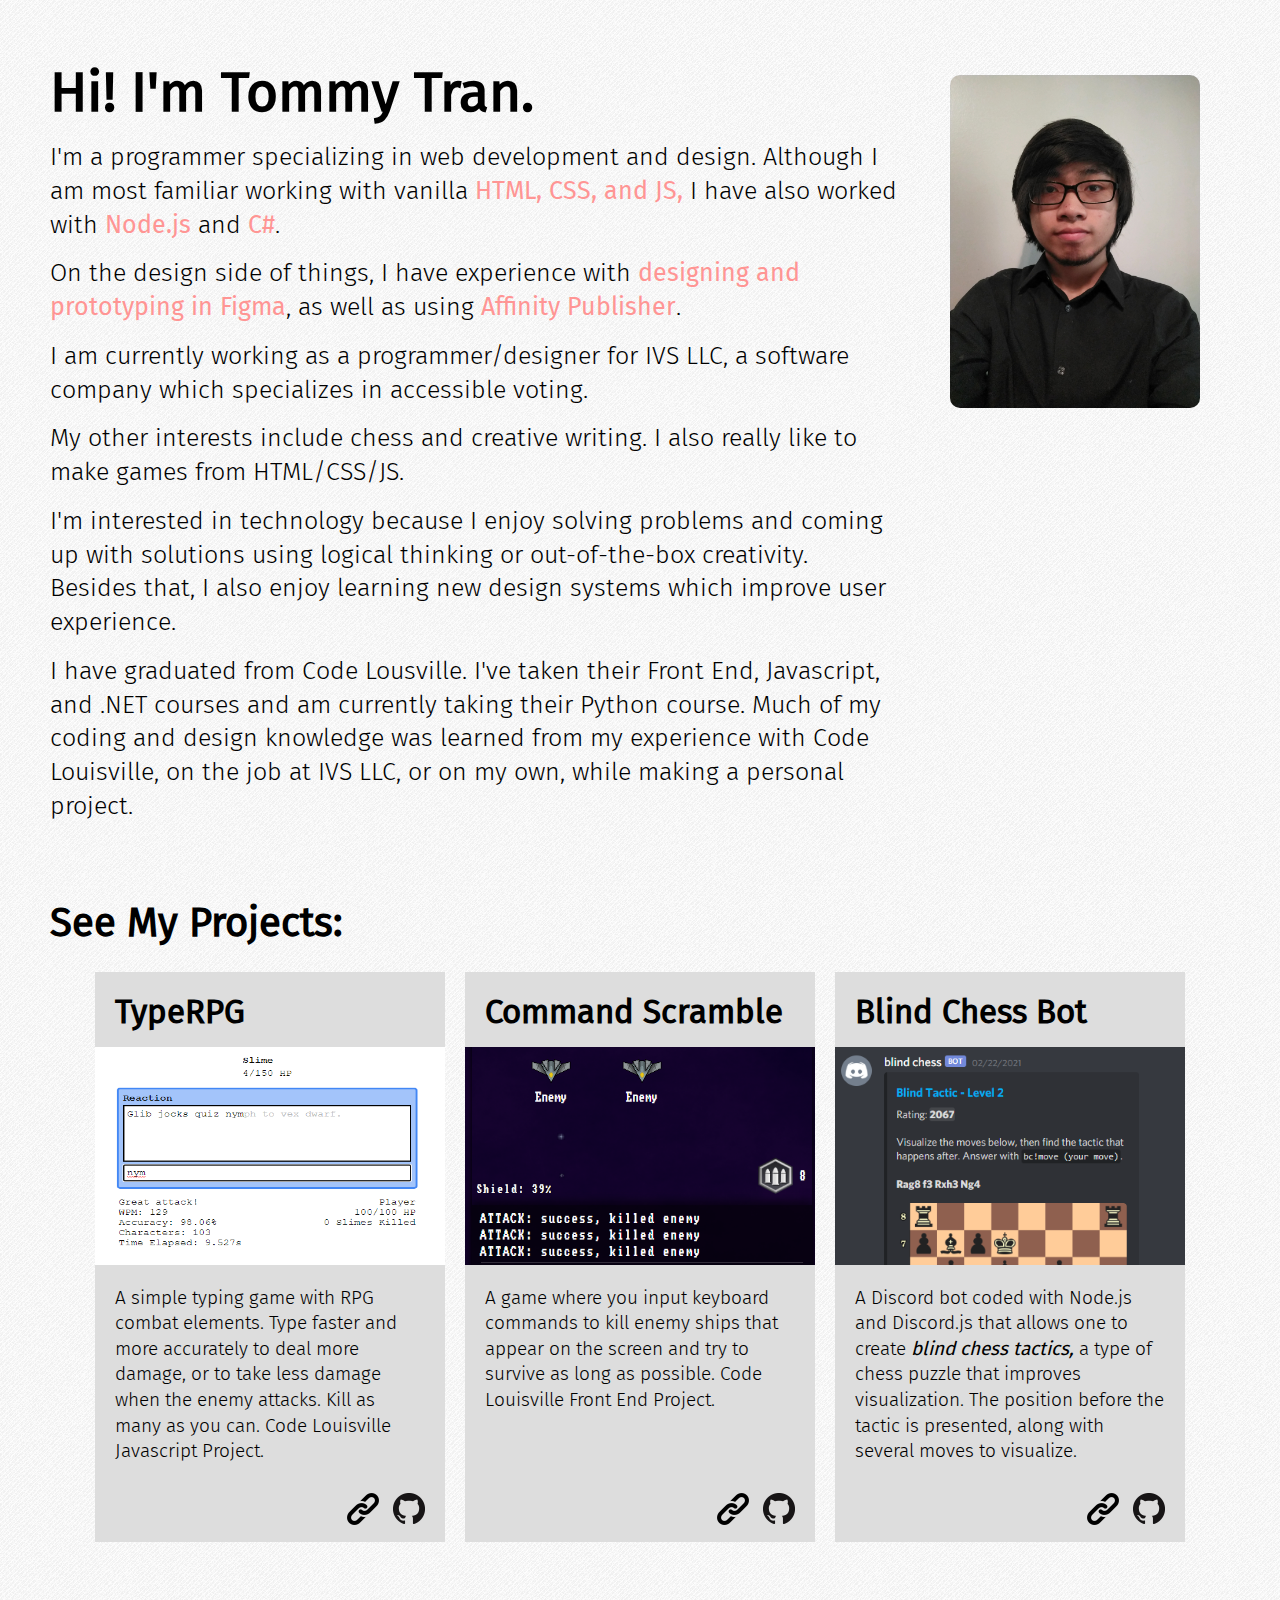
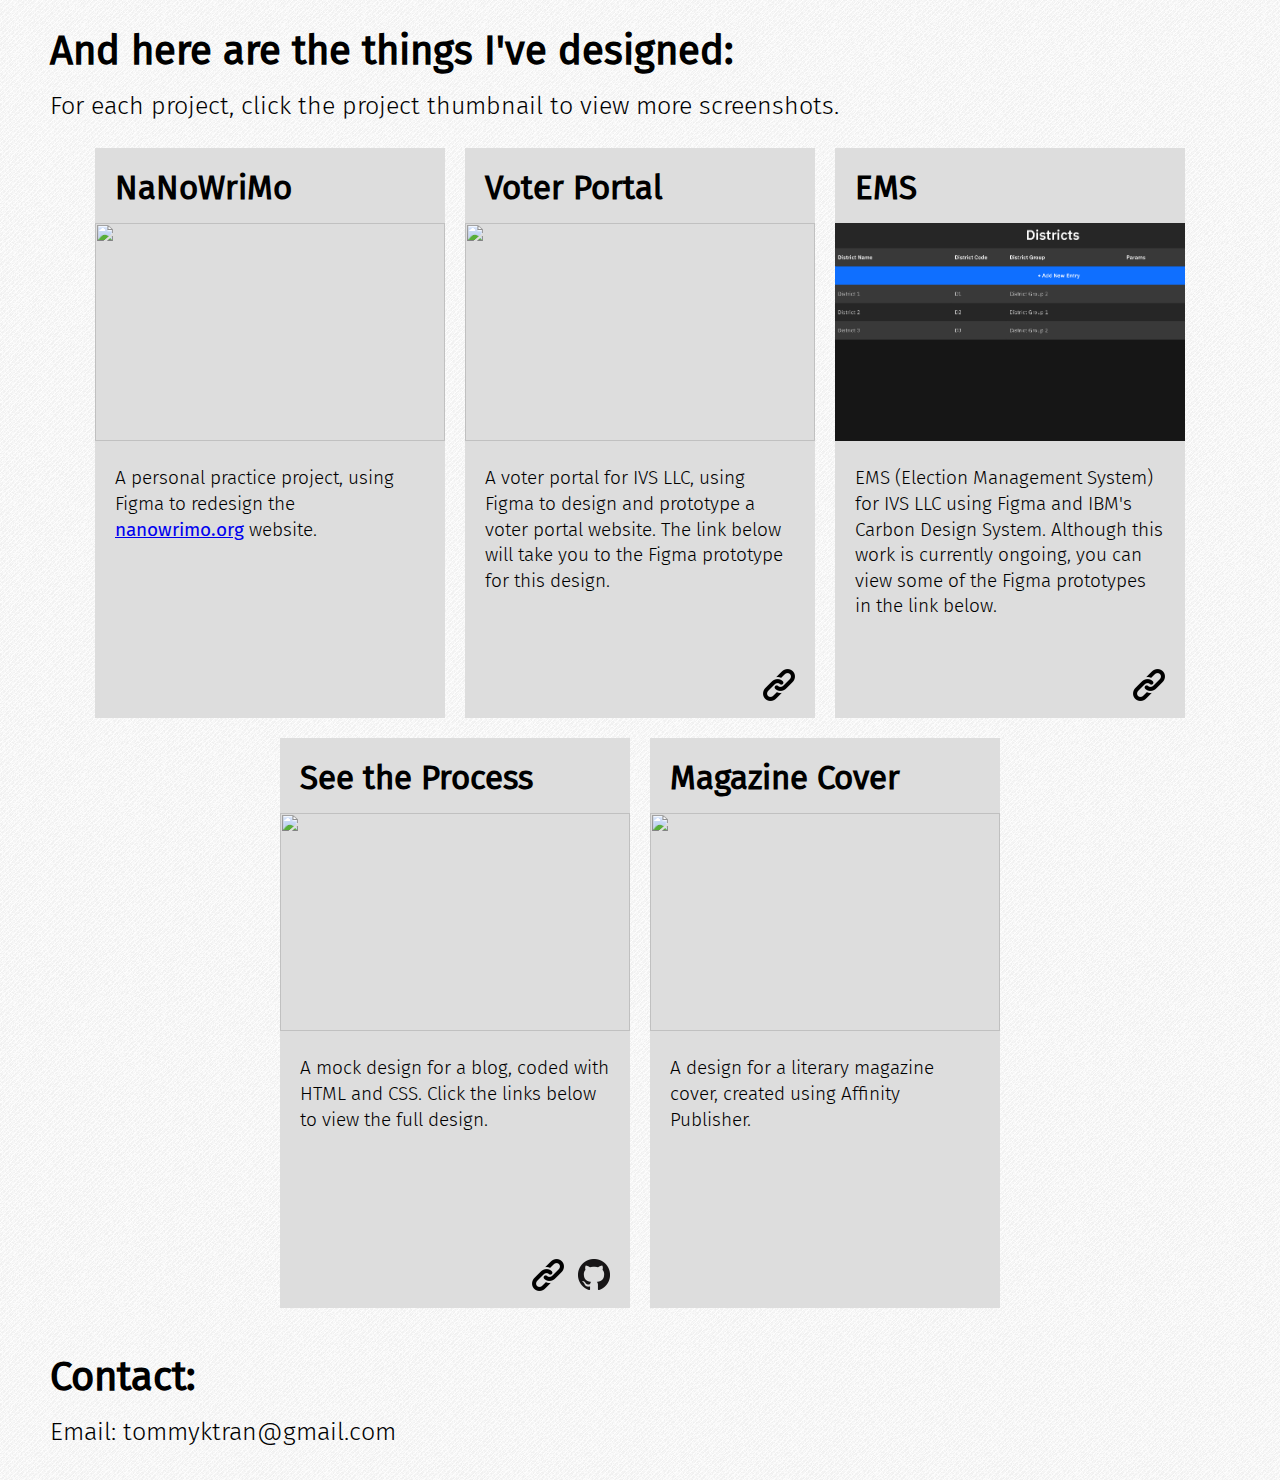
==== commit 6eb25fc5: "update intro" ====
--- a/index.html
+++ b/index.html
@@ -18,7 +18,7 @@
         <p>I am currently working as a programmer/designer for IVS LLC, a software company which specializes in accessible voting.</p>
         <p>My other interests include chess and creative writing. I also really like to make games from HTML/CSS/JS.</p>
         <p>I'm interested in technology because I enjoy solving problems and coming up with solutions using logical thinking or out-of-the-box creativity. Besides that, I also enjoy learning new design systems which improve user experience.</p>
-        <p>I have graduated from Code Lousville. I have completed their Front End, Javascript, and .NET courses and am currently taking the Python course. Much of my coding and design knowledge was learned from my experience with Code Louisville, on the job at IVS LLC, or on my own, while making a personal project.</p>
+        <p>I have graduated from Code Lousville. I've taken their Front End, Javascript, and .NET courses and am currently taking their Python course. Much of my coding and design knowledge was learned from my experience with Code Louisville, on the job at IVS LLC, or on my own, while making a personal project.</p>
     </main>
     
     <h2 style="margin-top: 75px;">See My Projects:</h2>
